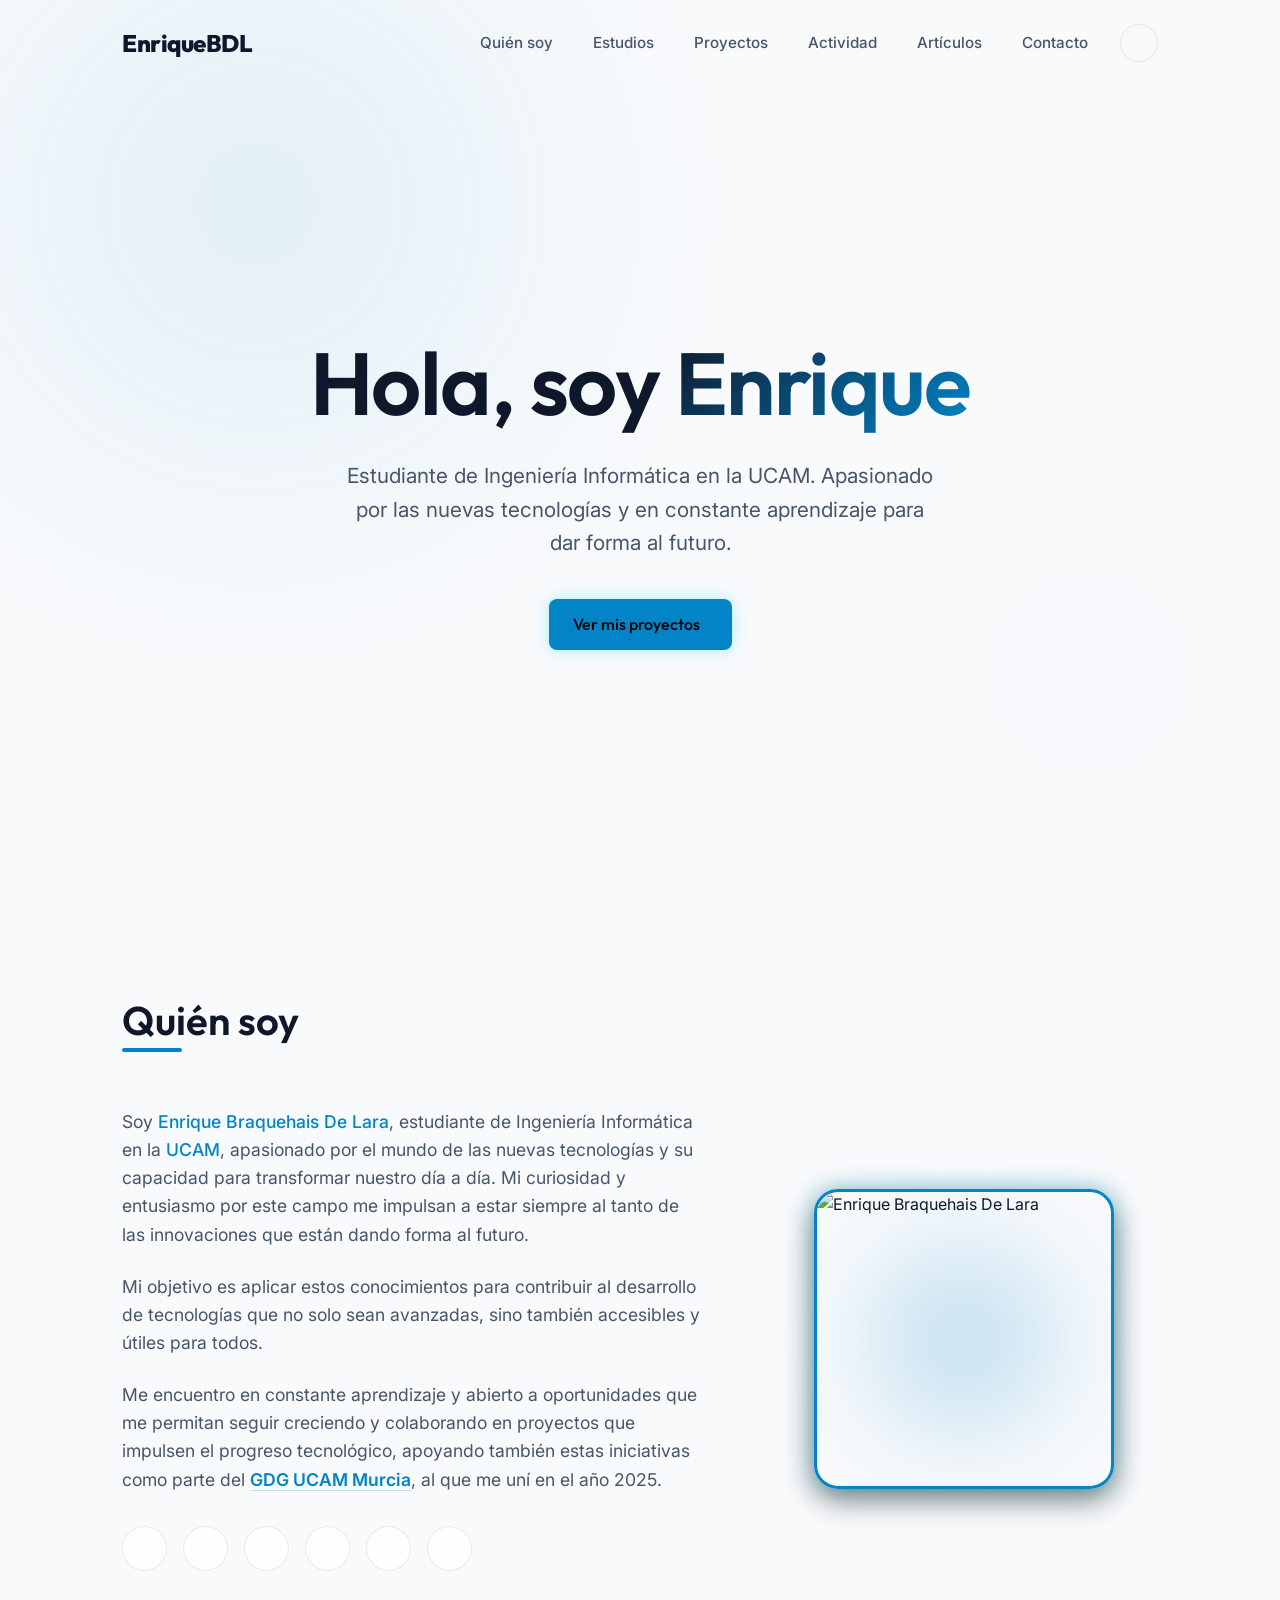
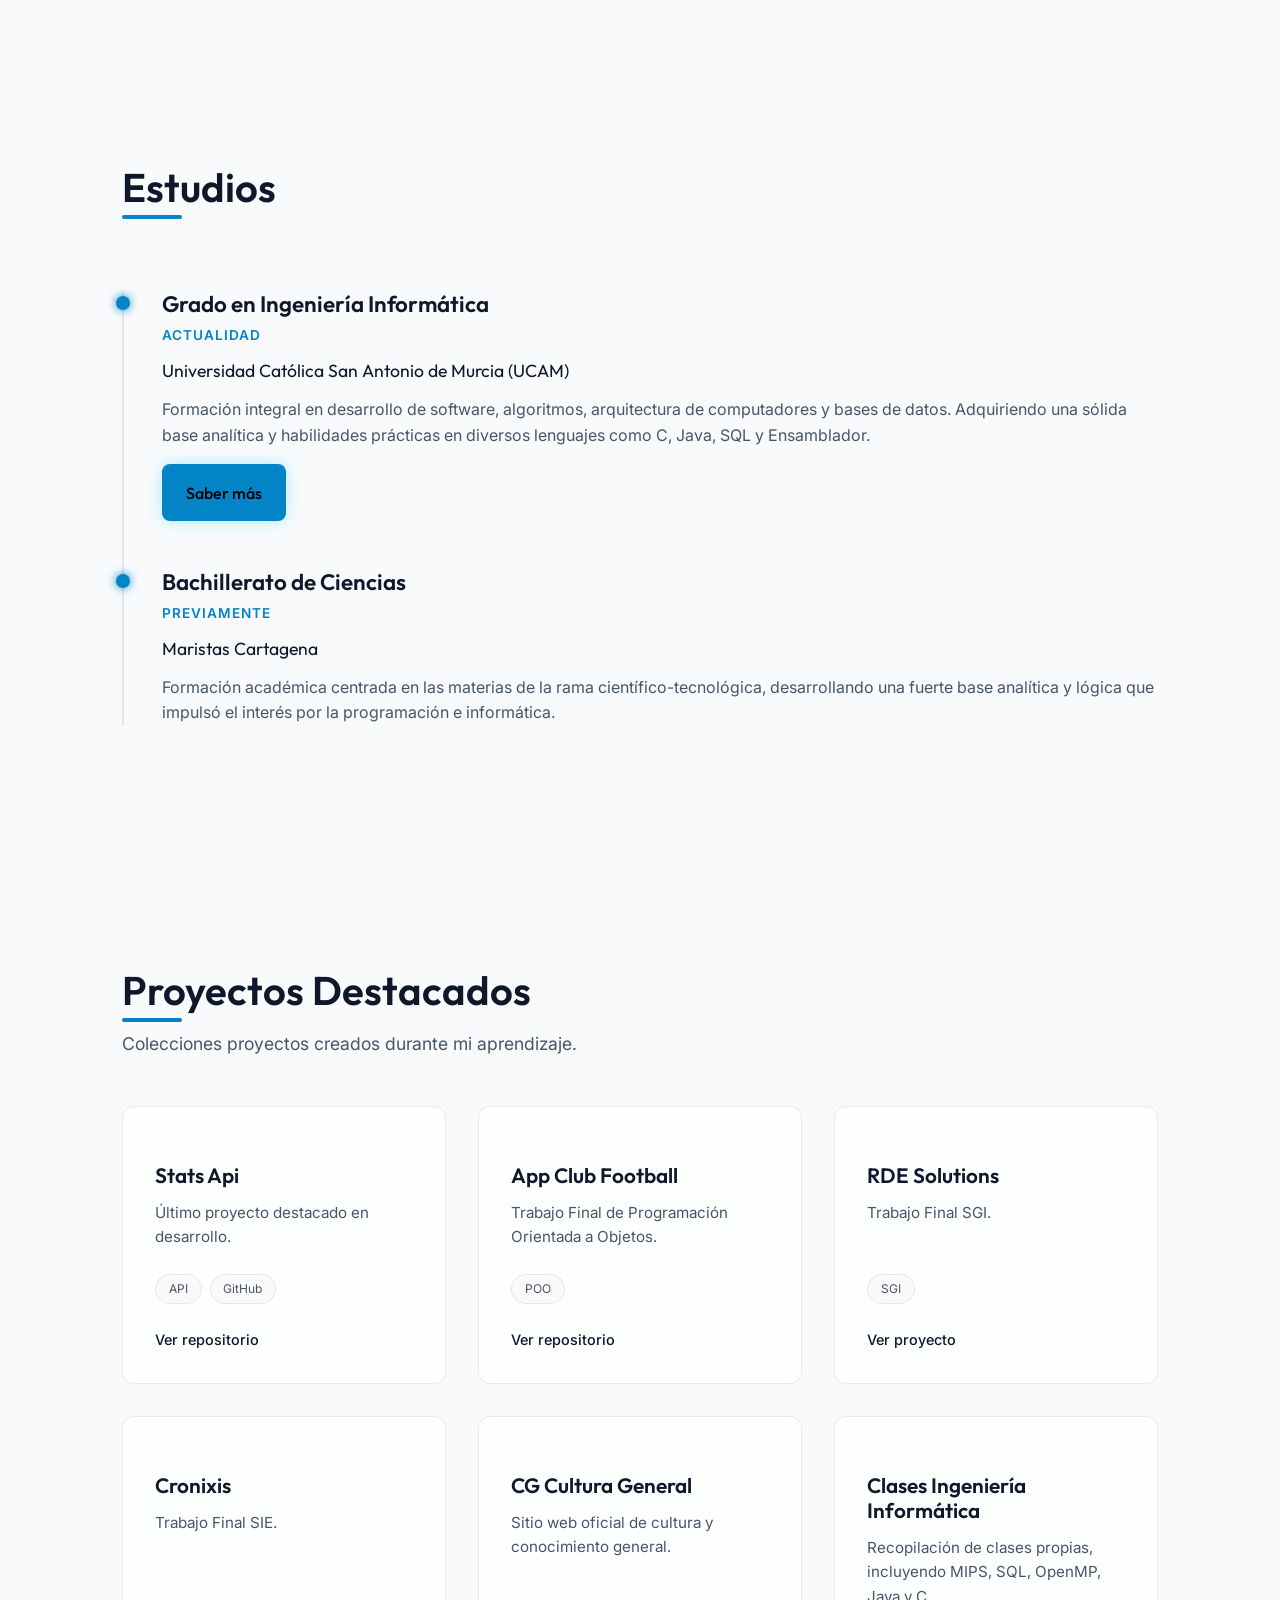
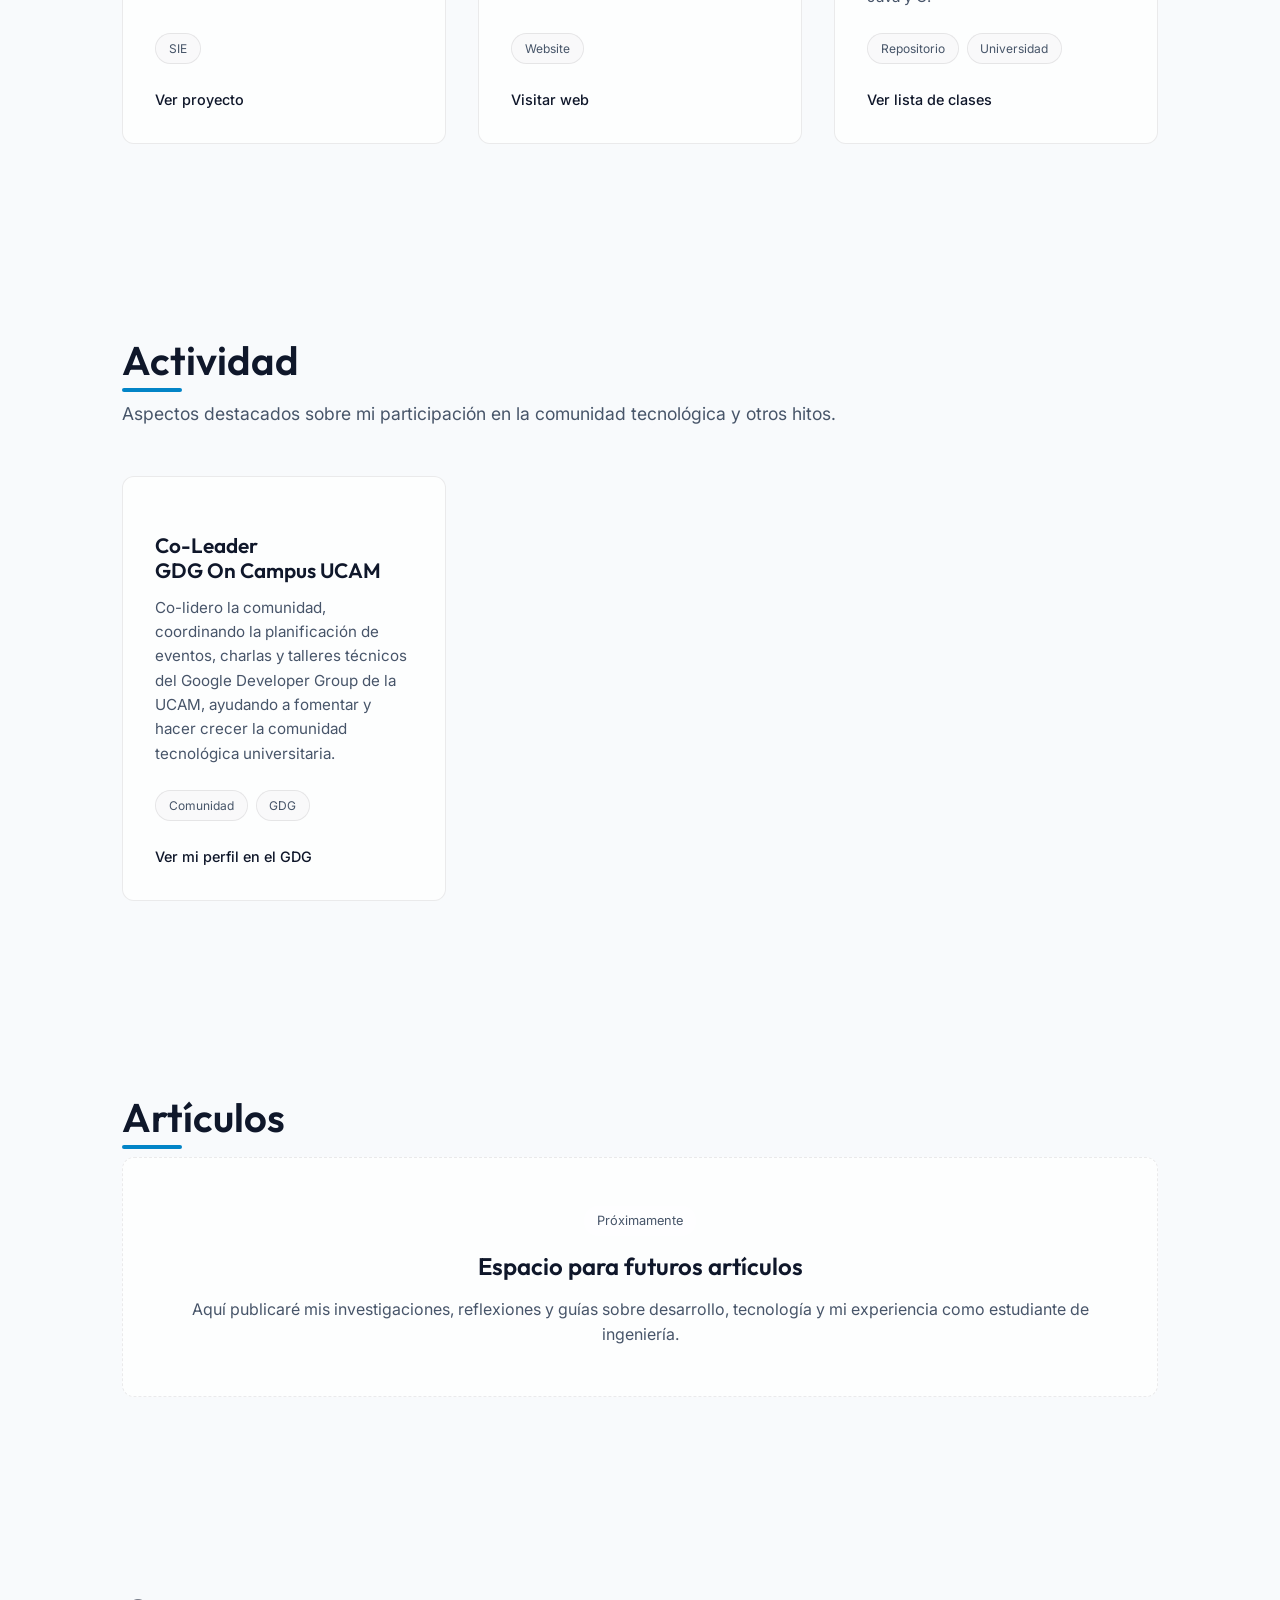
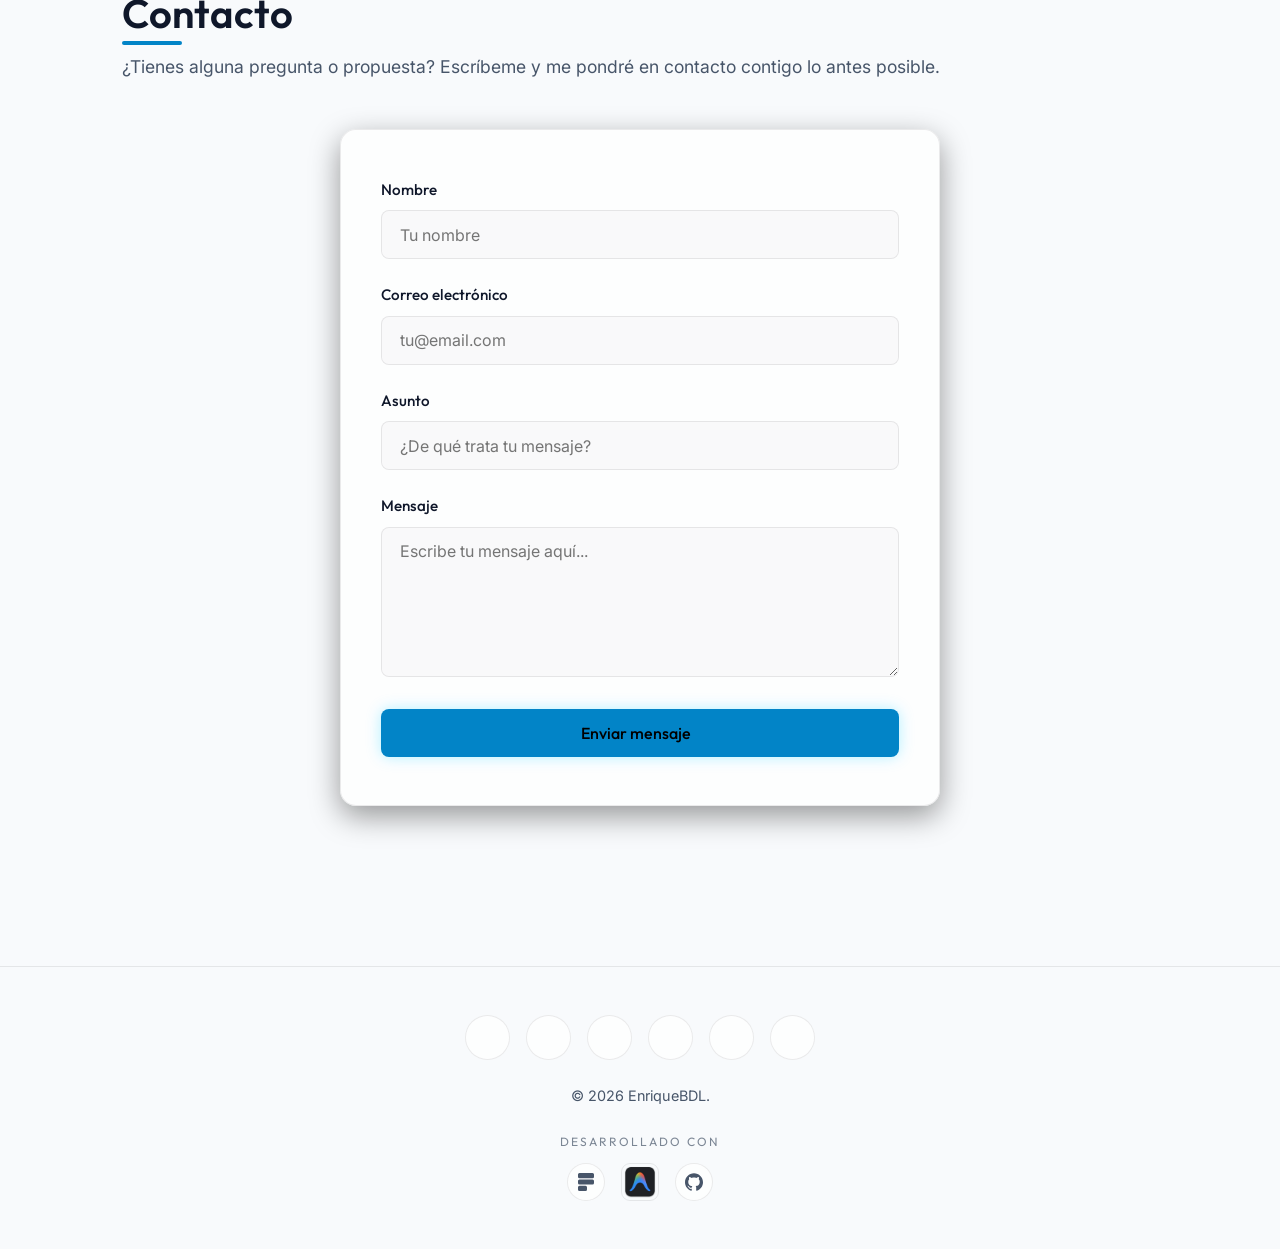
==== index.html @ 02bef6ed "Merge branch 'main' of https://github.com/EnriqueBDeL/EB-Web-Oficial" ====
<!DOCTYPE html>
<html lang="es">
<head>

    <meta name="google-site-verification" content="qjMuYyLEPL7rOEUBY7zknfcZMMpp12Btb8fHAVm2Zhs" />    
    
    <meta charset="UTF-8">
    <meta name="viewport" content="width=device-width, initial-scale=1.0">
    <title>EnriqueBDL | Portfolio</title>
    <meta name="description" content="Portfolio de EnriqueBDL, Estudiante de Ingeniería Informática en UCAM.">
    <meta http-equiv="refresh" content="0; url=Estructura/inicio.html">

    <link rel="icon" type="image/x-icon" href="Media/favicon.ico">
    <link rel="icon" type="image/png" sizes="48x48" href="Media/favicon-48.png">
    <link rel="icon" type="image/png" sizes="96x96" href="Media/favicon-96.png">
    <link rel="icon" type="image/png" sizes="192x192" href="Media/favicon-192.png">
    <link rel="apple-touch-icon" sizes="180x180" href="Media/apple-touch-icon.png">
    <link rel="icon" type="image/svg+xml" href="Media/favicon.svg">

    <meta property="og:type" content="website">
    <meta property="og:site_name" content="EnriqueBDL">
    <meta property="og:title" content="EnriqueBDL | Portfolio">
    <meta property="og:description" content="Portfolio de EnriqueBDL, Estudiante de Ingeniería Informática en UCAM.">
    <meta property="og:url" content="https://enriquebdel.github.io/">
    <meta property="og:image" content="https://enriquebdel.github.io/Media/favicon-512.png">

    <script type="application/ld+json">
    {
      "@context": "https://schema.org",
      "@type": "WebSite",
      "name": "EnriqueBDL",
      "alternateName": ["Enrique Braquehais De Lara", "Portfolio EnriqueBDL"],
      "url": "https://enriquebdel.github.io/"
    }
    </script>

    <script>
        window.location.href = "Estructura/inicio.html";
    </script>
</head>
<body>
    <p>Si no eres redireccionado automáticamente, haz clic <a href="Estructura/inicio.html">aquí</a>.</p>
</body>
</html>
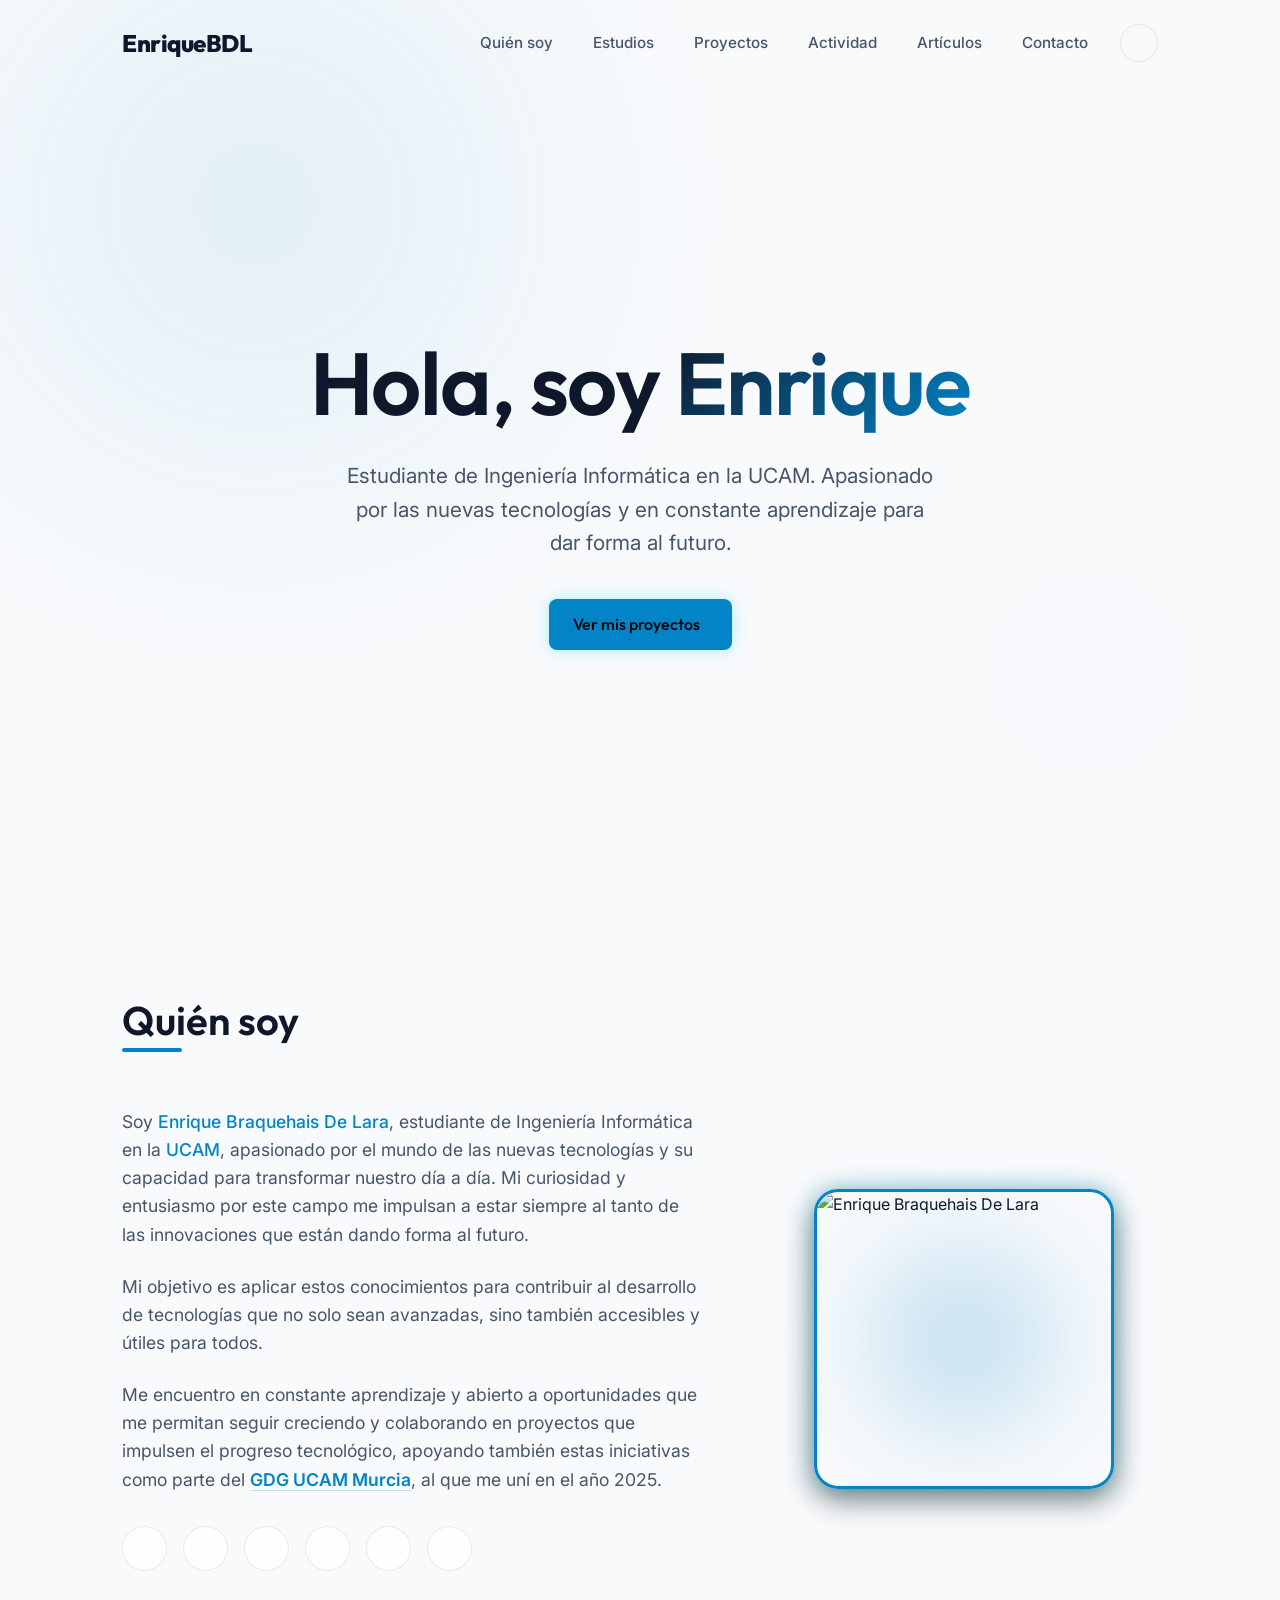
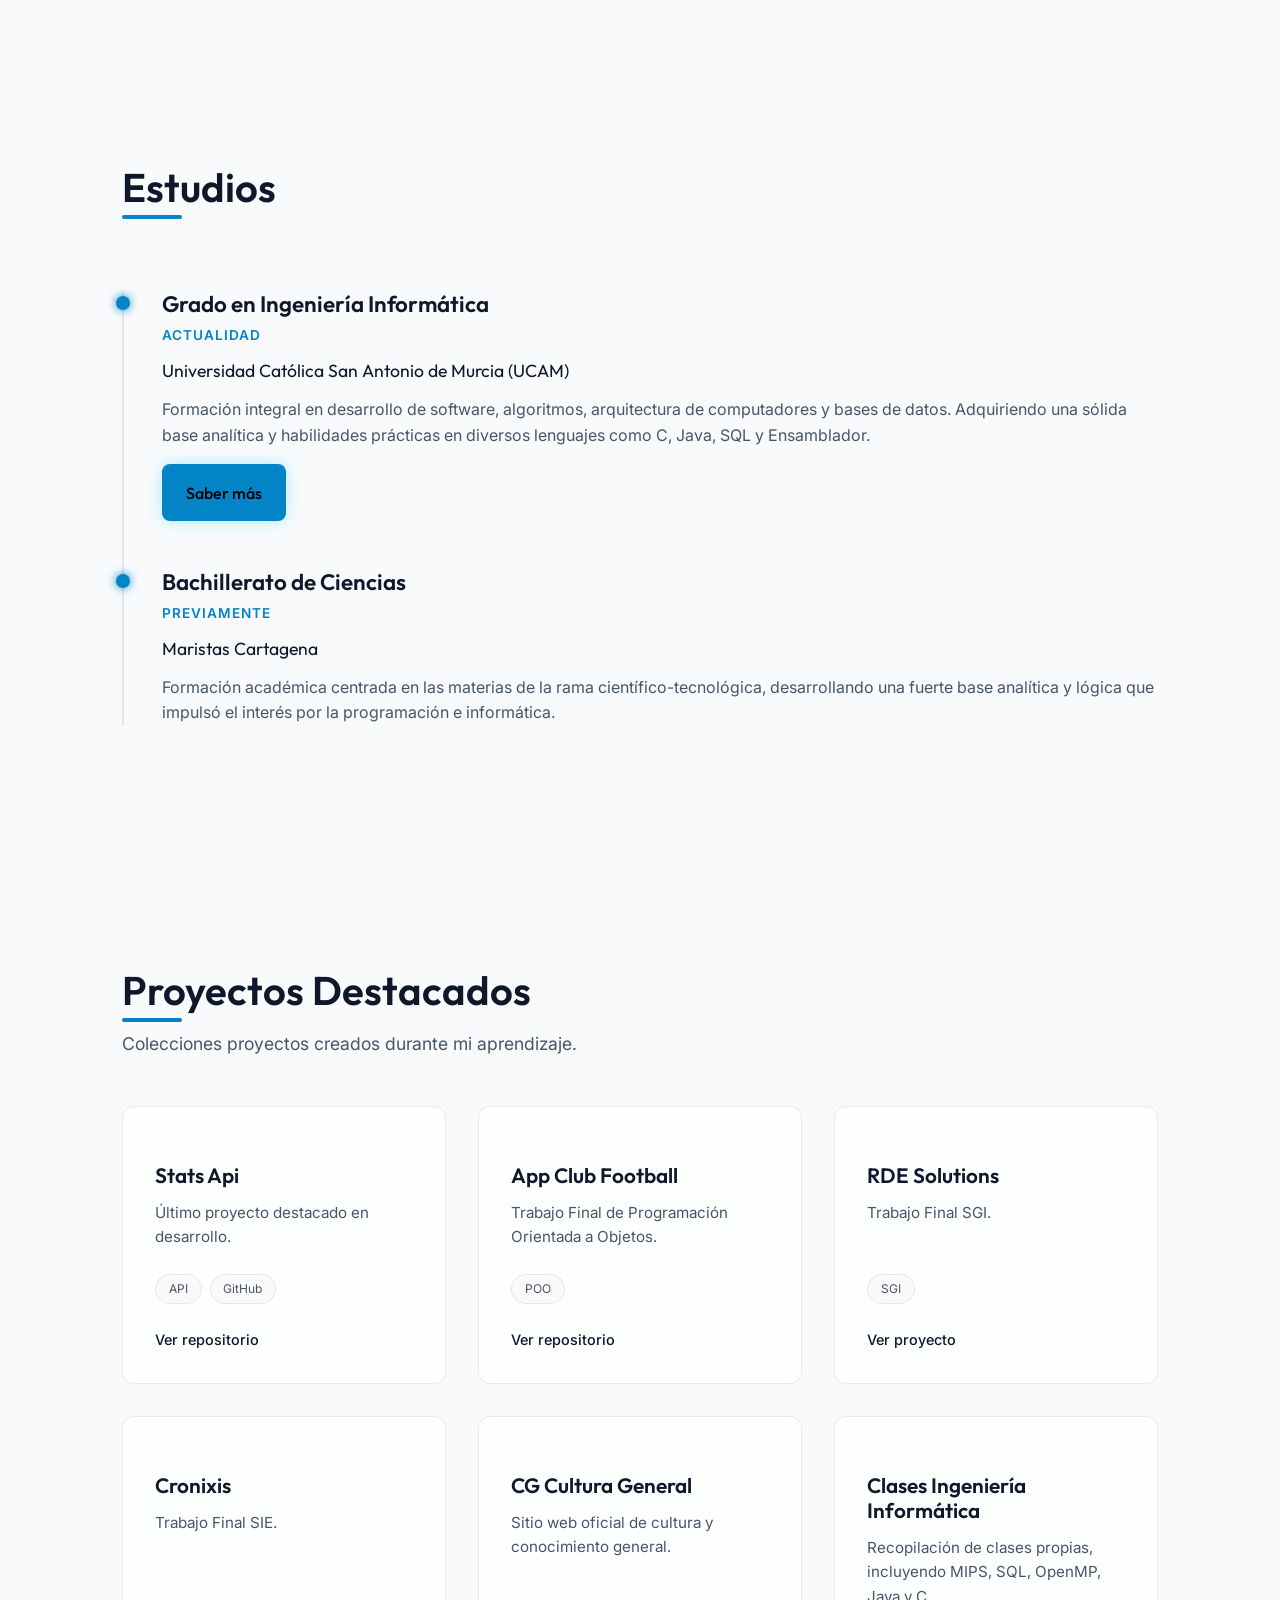
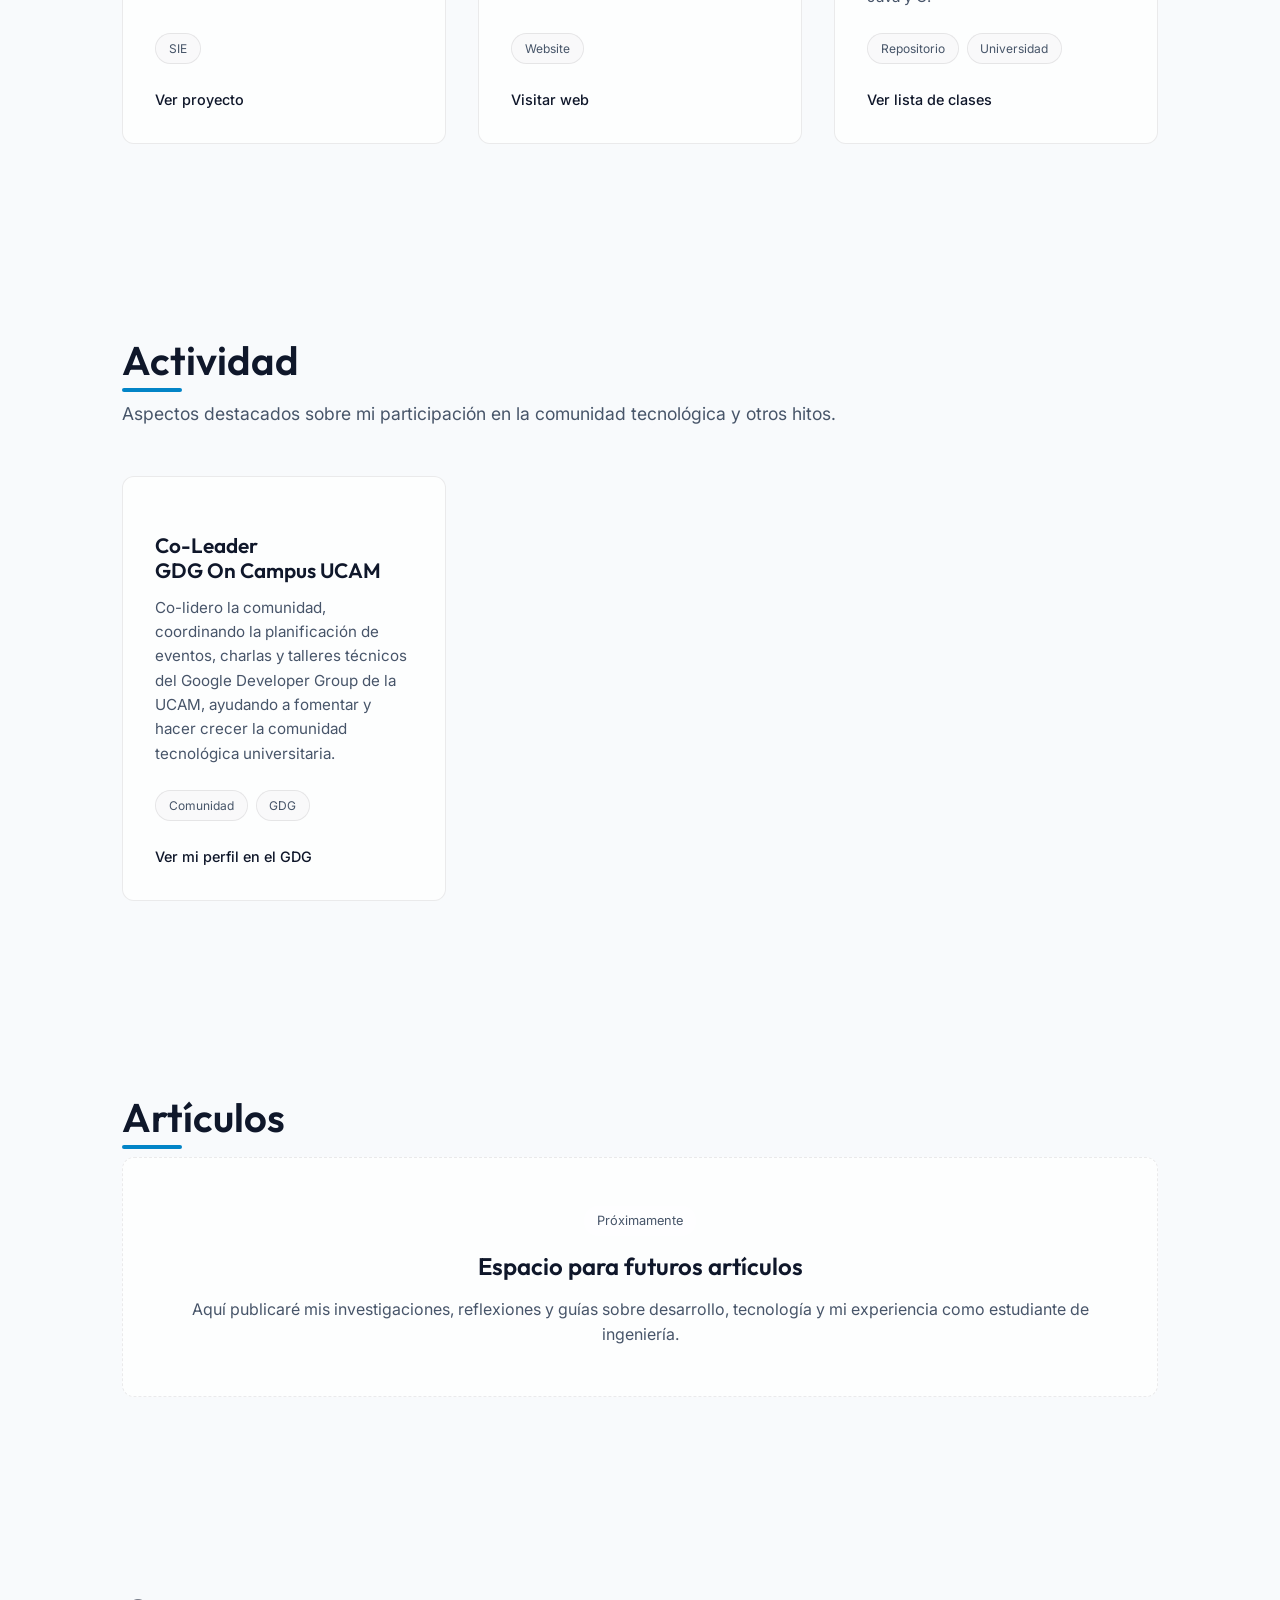
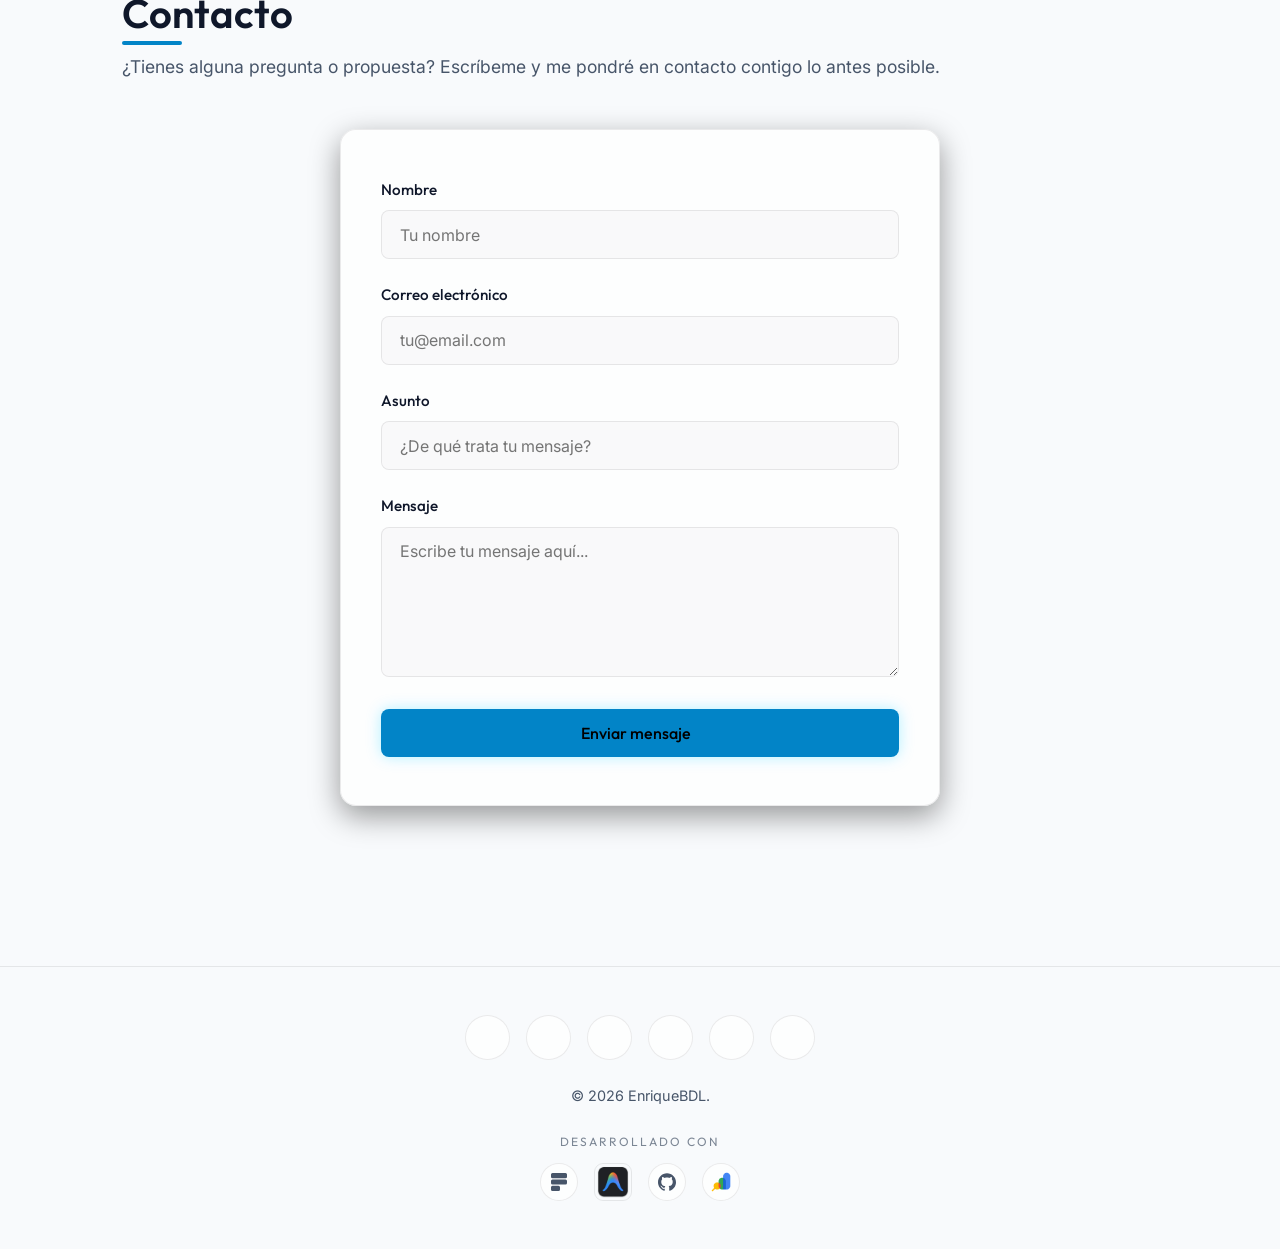
==== commit f2893ef8: "Restructuración completa y reconocimiento a GSC" ====
--- a/index.html
+++ b/index.html
@@ -1,7 +1,6 @@
 <!DOCTYPE html>
 <html lang="es">
 <head>
-
     <meta name="google-site-verification" content="qjMuYyLEPL7rOEUBY7zknfcZMMpp12Btb8fHAVm2Zhs" />    
     
     <meta charset="UTF-8">
@@ -10,19 +9,19 @@
     <meta name="description" content="Portfolio de EnriqueBDL, Estudiante de Ingeniería Informática en UCAM.">
     <meta http-equiv="refresh" content="0; url=Estructura/inicio.html">
 
-    <link rel="icon" type="image/x-icon" href="Media/favicon.ico">
-    <link rel="icon" type="image/png" sizes="48x48" href="Media/favicon-48.png">
-    <link rel="icon" type="image/png" sizes="96x96" href="Media/favicon-96.png">
-    <link rel="icon" type="image/png" sizes="192x192" href="Media/favicon-192.png">
-    <link rel="apple-touch-icon" sizes="180x180" href="Media/apple-touch-icon.png">
-    <link rel="icon" type="image/svg+xml" href="Media/favicon.svg">
+    <link rel="icon" type="image/x-icon" href="Media/Favicons/favicon.ico">
+    <link rel="icon" type="image/png" sizes="48x48" href="Media/Favicons/favicon-48.png">
+    <link rel="icon" type="image/png" sizes="96x96" href="Media/Favicons/favicon-96.png">
+    <link rel="icon" type="image/png" sizes="192x192" href="Media/Favicons/favicon-192.png">
+    <link rel="apple-touch-icon" sizes="180x180" href="Media/Favicons/apple-touch-icon.png">
+    <link rel="icon" type="image/svg+xml" href="Media/Favicons/favicon.svg">
 
     <meta property="og:type" content="website">
     <meta property="og:site_name" content="EnriqueBDL">
     <meta property="og:title" content="EnriqueBDL | Portfolio">
     <meta property="og:description" content="Portfolio de EnriqueBDL, Estudiante de Ingeniería Informática en UCAM.">
     <meta property="og:url" content="https://enriquebdel.github.io/">
-    <meta property="og:image" content="https://enriquebdel.github.io/Media/favicon-512.png">
+    <meta property="og:image" content="https://enriquebdel.github.io/Media/Favicons/favicon-512.png">
 
     <script type="application/ld+json">
     {
@@ -34,9 +33,7 @@
     }
     </script>
 
-    <script>
-        window.location.href = "Estructura/inicio.html";
-    </script>
+    <script src="Scripts/index.js" defer></script>
 </head>
 <body>
     <p>Si no eres redireccionado automáticamente, haz clic <a href="Estructura/inicio.html">aquí</a>.</p>
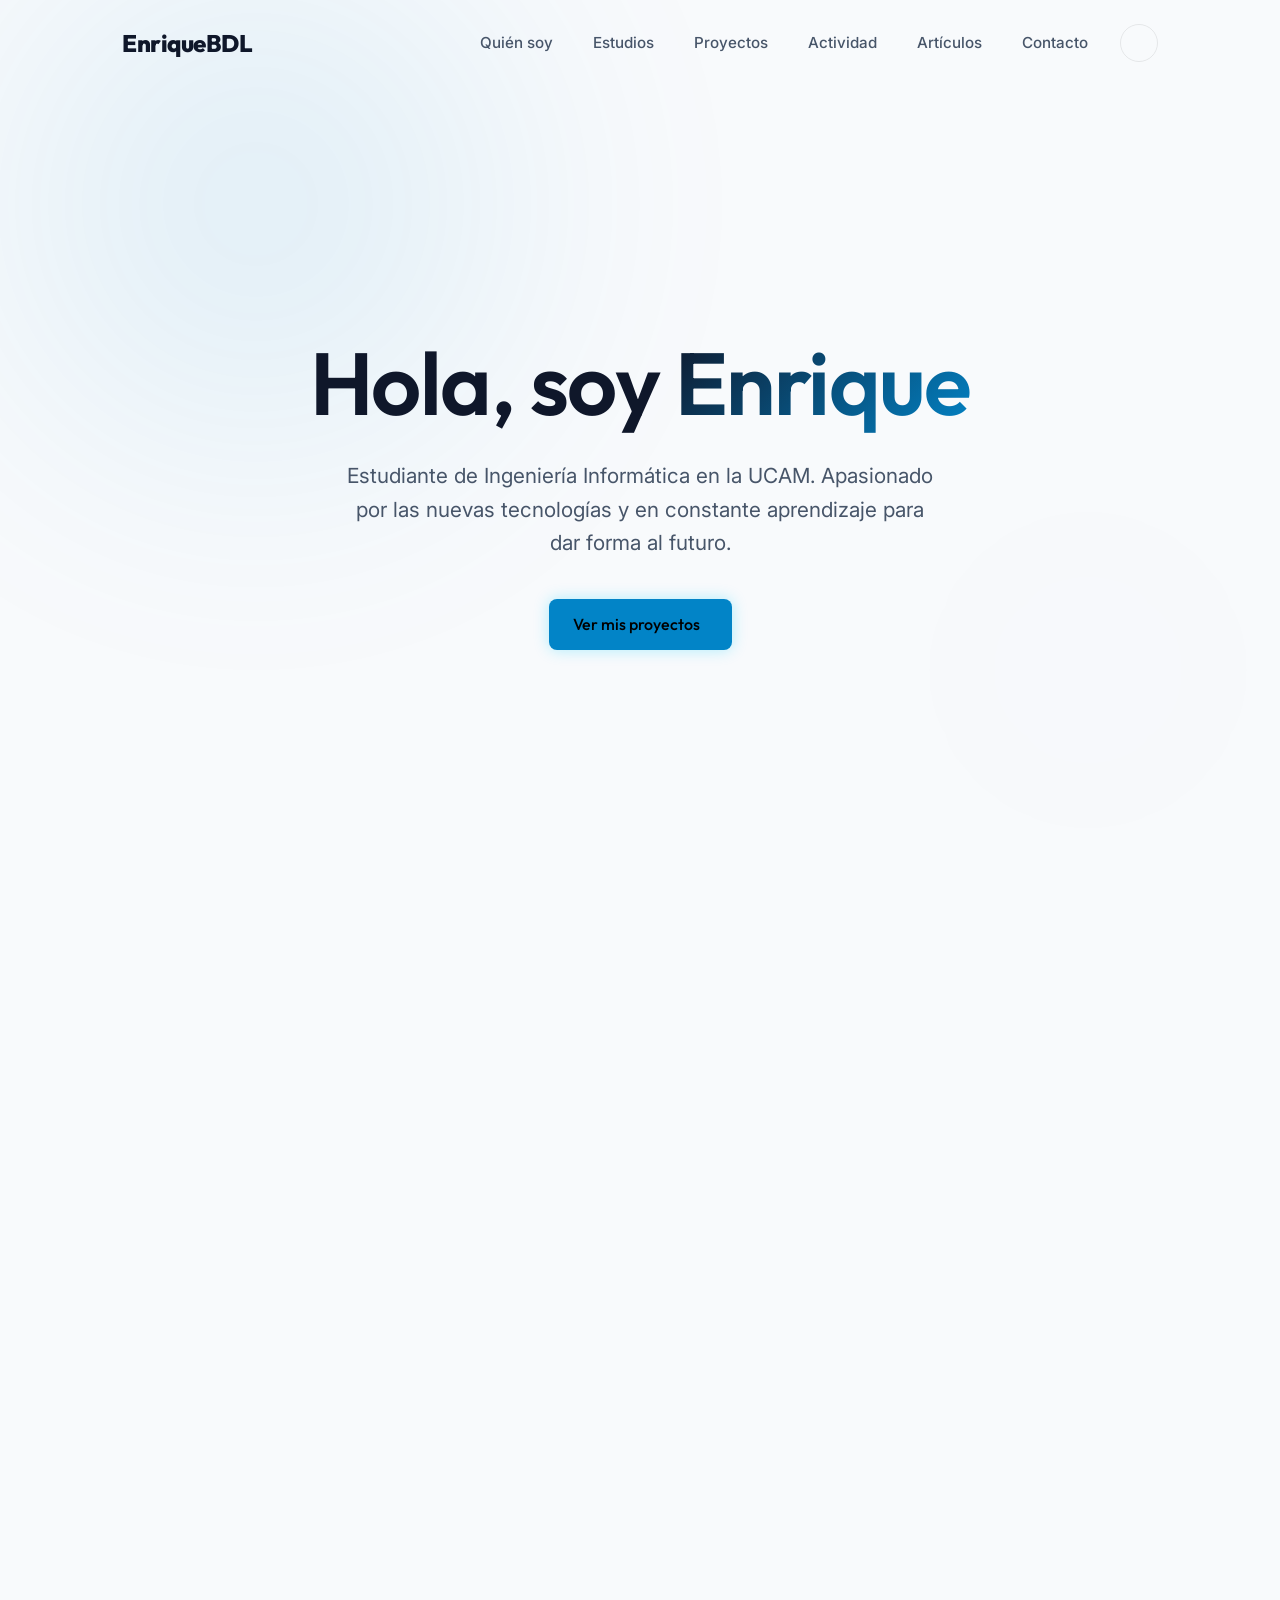
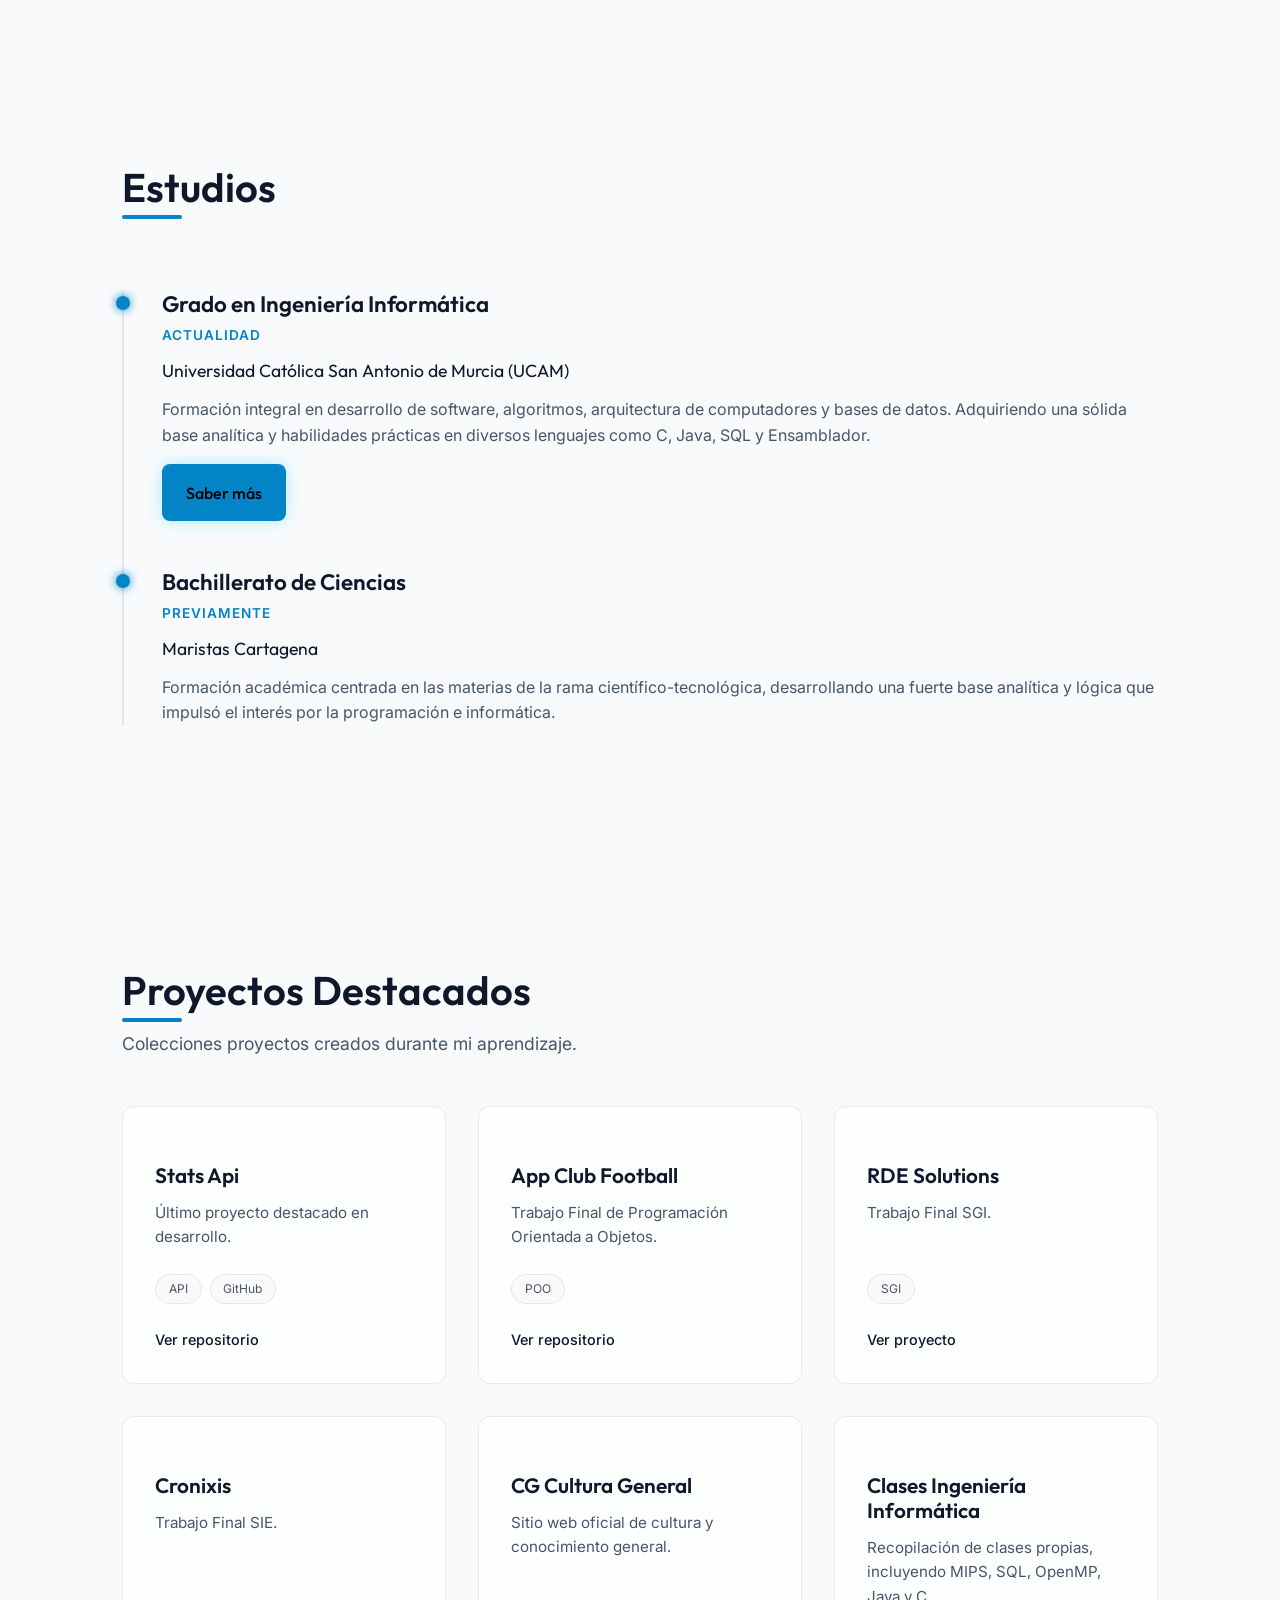
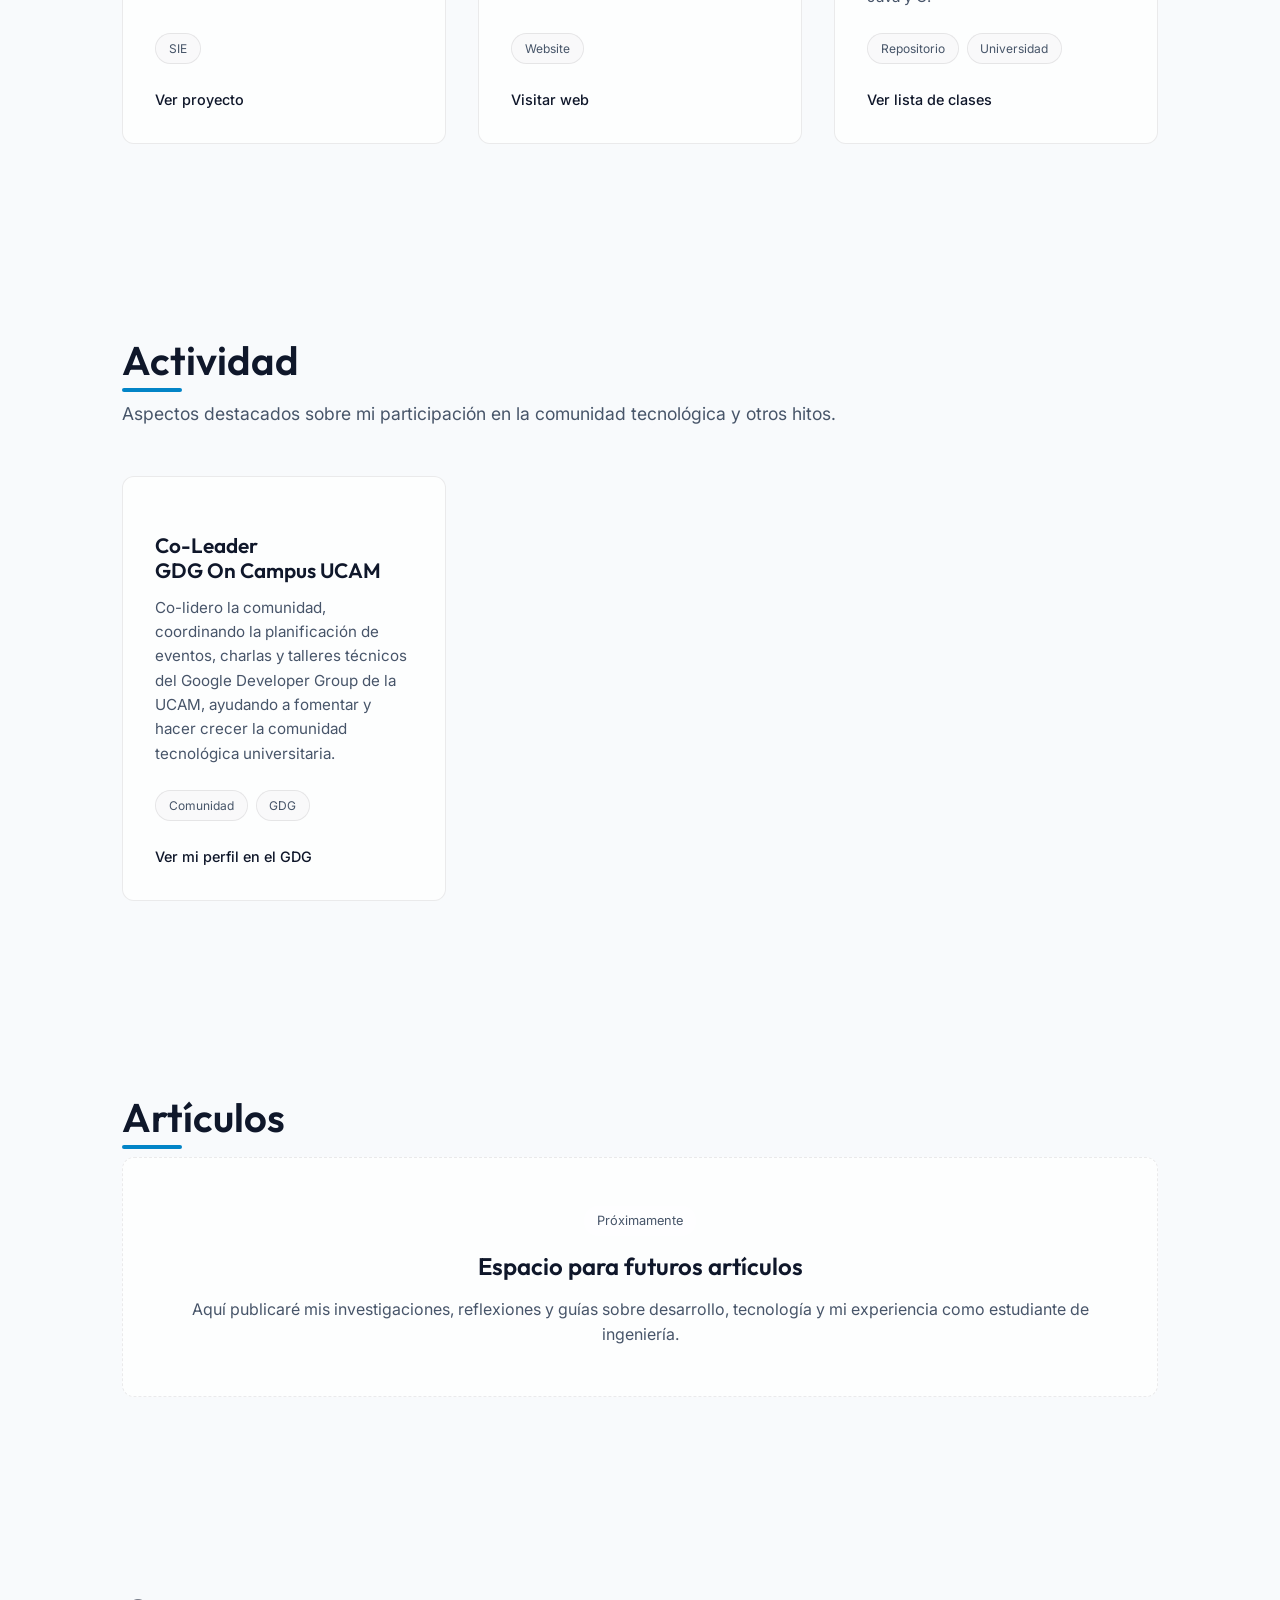
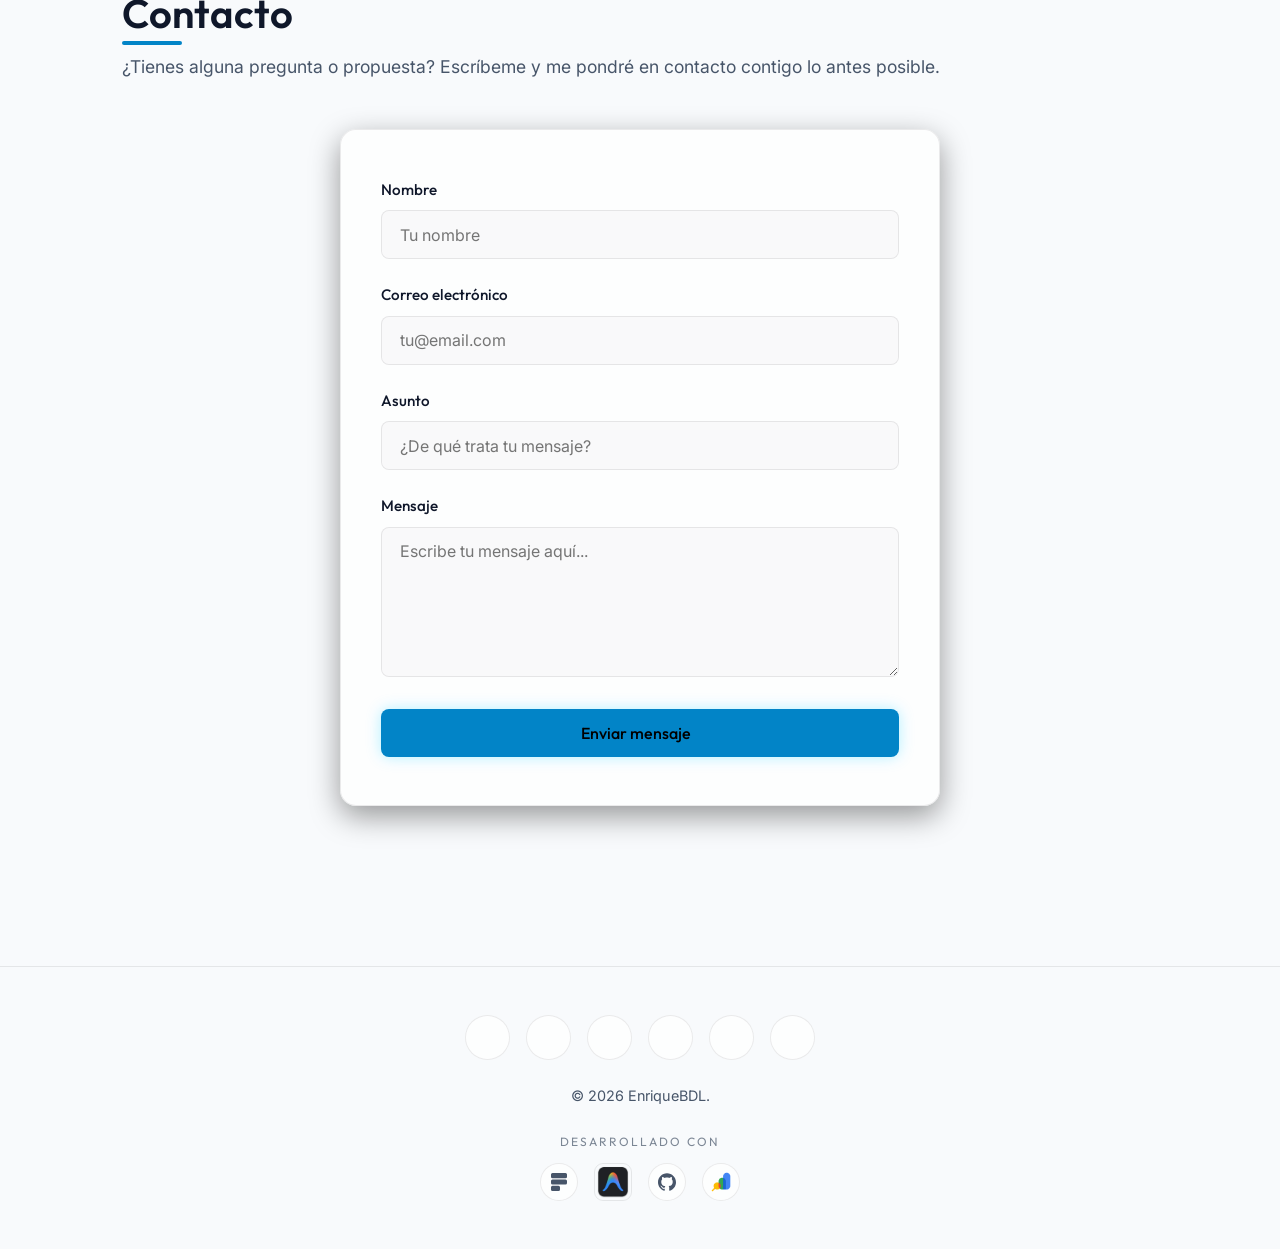
==== commit b29d383d: "index disimulado" ====
--- a/index.html
+++ b/index.html
@@ -1,14 +1,19 @@
 <!DOCTYPE html>
 <html lang="es">
 <head>
+    <meta charset="UTF-8">
+    <meta name="viewport" content="width=device-width, initial-scale=1.0">
     <meta name="google-site-verification" content="qjMuYyLEPL7rOEUBY7zknfcZMMpp12Btb8fHAVm2Zhs" />    
     
-    <meta charset="UTF-8">
-    <meta name="viewport" content="width=device-width, initial-scale=1.0">
     <title>EnriqueBDL | Portfolio</title>
     <meta name="description" content="Portfolio de EnriqueBDL, Estudiante de Ingeniería Informática en UCAM.">
     <meta http-equiv="refresh" content="0; url=Estructura/inicio.html">
 
+    <!-- Color de tema del navegador para evitar parpadeos -->
+    <meta name="color-scheme" content="dark light">
+    <meta name="theme-color" content="#0a0a0c">
+
+    <!-- Favicons -->
     <link rel="icon" type="image/x-icon" href="Media/Favicons/favicon.ico">
     <link rel="icon" type="image/png" sizes="48x48" href="Media/Favicons/favicon-48.png">
     <link rel="icon" type="image/png" sizes="96x96" href="Media/Favicons/favicon-96.png">
@@ -16,6 +21,7 @@
     <link rel="apple-touch-icon" sizes="180x180" href="Media/Favicons/apple-touch-icon.png">
     <link rel="icon" type="image/svg+xml" href="Media/Favicons/favicon.svg">
 
+    <!-- Open Graph -->
     <meta property="og:type" content="website">
     <meta property="og:site_name" content="EnriqueBDL">
     <meta property="og:title" content="EnriqueBDL | Portfolio">
@@ -23,6 +29,7 @@
     <meta property="og:url" content="https://enriquebdel.github.io/">
     <meta property="og:image" content="https://enriquebdel.github.io/Media/Favicons/favicon-512.png">
 
+    <!-- Datos estructurados Schema.org -->
     <script type="application/ld+json">
     {
       "@context": "https://schema.org",
@@ -33,9 +40,27 @@
     }
     </script>
 
-    <script src="Scripts/index.js" defer></script>
+    <!-- Google Fonts -->
+    <link rel="preconnect" href="https://fonts.googleapis.com">
+    <link rel="preconnect" href="https://fonts.gstatic.com" crossorigin>
+    <link href="https://fonts.googleapis.com/css2?family=Inter:wght@300;400;500&family=Outfit:wght@400;600;800&display=swap" rel="stylesheet">
+
+    <!-- Estilos de tema y carga sin parpadeo blanco -->
+    <link rel="stylesheet" href="Estilo/styles.css">
+    <link rel="stylesheet" href="Estilo/index.css">
+
+    <!-- Script de redirección instantánea -->
+    <script src="Scripts/index.js"></script>
 </head>
-<body>
-    <p>Si no eres redireccionado automáticamente, haz clic <a href="Estructura/inicio.html">aquí</a>.</p>
+<body class="redirect-body">
+    <aside class="dynamic-background">
+        <span class="glow glow-1"></span>
+        <span class="glow glow-2"></span>
+    </aside>
+
+    <main class="redirect-container">
+        <h1 class="redirect-logo">EnriqueBDL</h1>
+        <figure class="redirect-spinner" aria-label="Cargando portfolio..."></figure>
+    </main>
 </body>
 </html>
--- a/Estilo/styles.css
+++ b/Estilo/styles.css
@@ -0,0 +1,1484 @@
+/* =========================================
+   VARIABLES & DESIGN TOKENS
+   ========================================= */
+   :root {
+    /* Colors */
+    --color-bg-dark: #0a0a0c;
+    --color-bg-card: rgba(20, 25, 35, 0.6);
+    --color-brand-blue: #003366;
+    --color-brand-accent: #00d2ff;
+    --color-brand-accent-hover: #33ddff;
+    --color-text-main: #f0f4f8;
+    --color-text-muted: #94a3b8;
+    --color-border: rgba(255, 255, 255, 0.08);
+    --color-navbar-bg: rgba(10, 10, 12, 0.7);
+    --color-bg-card-hover: rgba(25, 30, 45, 0.8);
+    --color-border-hover: rgba(255, 255, 255, 0.15);
+    --color-badge-bg: rgba(0, 51, 102, 0.5);
+    --color-badge-border: rgba(0, 210, 255, 0.3);
+    --color-highlight-start: #ffffff;
+    
+    /* Typography */
+    --font-sans: 'Inter', sans-serif;
+    --font-heading: 'Outfit', sans-serif;
+    
+    /* Transitions */
+    --transition-fast: 0.2s ease;
+    --transition-smooth: 0.4s cubic-bezier(0.16, 1, 0.3, 1);
+}
+
+:root.light-mode {
+    --color-bg-dark: #f8fafc;
+    --color-bg-card: rgba(255, 255, 255, 0.75);
+    --color-brand-blue: rgba(2, 132, 199, 0.08);
+    --color-brand-accent: #0284c7;
+    --color-brand-accent-hover: #0369a1;
+    --color-text-main: #0f172a;
+    --color-text-muted: #475569;
+    --color-border: rgba(0, 0, 0, 0.08);
+    --color-navbar-bg: rgba(248, 250, 252, 0.85);
+    --color-bg-card-hover: rgba(255, 255, 255, 0.95);
+    --color-border-hover: rgba(0, 0, 0, 0.12);
+    --color-badge-bg: rgba(2, 132, 199, 0.08);
+    --color-badge-border: rgba(2, 132, 199, 0.2);
+    --color-highlight-start: var(--color-text-main);
+}
+
+:root.light-mode .glow {
+    opacity: 0.12;
+}
+
+/* =========================================
+   RESET & BASE STYLES
+   ========================================= */
+* {
+    margin: 0;
+    padding: 0;
+    box-sizing: border-box;
+    scroll-behavior: smooth;
+}
+
+body {
+    font-family: var(--font-sans);
+    background-color: var(--color-bg-dark);
+    color: var(--color-text-main);
+    line-height: 1.6;
+    overflow-x: hidden;
+    position: relative;
+}
+
+h1, h2, h3, h4, h5, h6 {
+    font-family: var(--font-heading);
+    font-weight: 600;
+    line-height: 1.2;
+}
+
+a {
+    color: inherit;
+    text-decoration: none;
+    transition: color var(--transition-fast);
+}
+
+ul {
+    list-style: none;
+}
+
+/* =========================================
+   DYNAMIC BACKGROUND (GLOW EFFECT)
+   ========================================= */
+.dynamic-background {
+    position: fixed;
+    top: 0;
+    left: 0;
+    width: 100vw;
+    height: 100vh;
+    z-index: -1;
+    overflow: hidden;
+    pointer-events: none;
+}
+
+.glow {
+    position: absolute;
+    border-radius: 50%;
+    filter: blur(120px);
+    opacity: 0.25;
+    animation: drift 15s infinite alternate ease-in-out;
+}
+
+.glow-1 {
+    width: 60vw;
+    height: 60vw;
+    background: radial-gradient(circle, var(--color-brand-accent) 0%, transparent 70%);
+    top: -20%;
+    left: -10%;
+}
+
+.glow-2 {
+    width: 50vw;
+    height: 50vw;
+    background: radial-gradient(circle, var(--color-brand-blue) 0%, transparent 70%);
+    bottom: -10%;
+    right: -10%;
+    animation-delay: -5s;
+}
+
+@keyframes drift {
+    0% { transform: translate(0, 0) scale(1); }
+    100% { transform: translate(30px, 50px) scale(1.1); }
+}
+
+/* =========================================
+   NAVIGATION BAR
+   ========================================= */
+.navbar {
+    position: fixed;
+    top: 0;
+    left: 0;
+    width: 100%;
+    padding: 1.5rem 0;
+    z-index: 100;
+    transition: all var(--transition-smooth);
+}
+
+.navbar.scrolled {
+    padding: 1rem 0;
+    background: var(--color-navbar-bg);
+    backdrop-filter: blur(12px);
+    -webkit-backdrop-filter: blur(12px);
+    border-bottom: 1px solid var(--color-border);
+}
+
+.nav-container {
+    max-width: 1100px;
+    margin: 0 auto;
+    padding: 0 2rem;
+    display: flex;
+    justify-content: space-between;
+    align-items: center;
+}
+
+.logo {
+    font-family: var(--font-heading);
+    font-size: 1.5rem;
+    font-weight: 800;
+    letter-spacing: -0.5px;
+    color: var(--color-text-main);
+}
+
+.nav-right {
+    display: flex;
+    align-items: center;
+    gap: 2rem;
+}
+
+.theme-toggle-btn {
+    background: transparent;
+    border: 1px solid var(--color-border);
+    color: var(--color-text-main);
+    width: 38px;
+    height: 38px;
+    border-radius: 50%;
+    display: flex;
+    align-items: center;
+    justify-content: center;
+    cursor: pointer;
+    font-size: 1.2rem;
+    transition: all var(--transition-fast);
+    padding: 0;
+}
+
+.theme-toggle-btn:hover {
+    background: rgba(255, 255, 255, 0.05);
+    border-color: var(--color-brand-accent);
+    color: var(--color-brand-accent);
+    transform: scale(1.05);
+}
+
+:root.light-mode .theme-toggle-btn:hover {
+    background: rgba(0, 0, 0, 0.05);
+}
+
+.nav-links {
+    display: flex;
+    gap: 2.5rem;
+}
+
+.nav-links a {
+    font-size: 0.95rem;
+    font-weight: 500;
+    color: var(--color-text-muted);
+    position: relative;
+}
+
+.nav-links a:hover {
+    color: var(--color-text-main);
+}
+
+.nav-links a::after {
+    content: '';
+    position: absolute;
+    bottom: -4px;
+    left: 0;
+    width: 0%;
+    height: 2px;
+    background: var(--color-brand-accent);
+    transition: width var(--transition-fast);
+}
+
+.nav-links a:hover::after {
+    width: 100%;
+}
+
+/* =========================================
+   LAYOUT UTILITIES
+   ========================================= */
+.section {
+    padding: 6rem 0;
+}
+
+.section-container {
+    max-width: 1100px;
+    margin: 0 auto;
+    padding: 0 2rem;
+}
+
+.section-title {
+    font-size: 2.5rem;
+    margin-bottom: 1rem;
+    position: relative;
+    display: inline-block;
+}
+
+.section-title::after {
+    content: '';
+    position: absolute;
+    bottom: -8px;
+    left: 0;
+    width: 60px;
+    height: 4px;
+    background: var(--color-brand-accent);
+    border-radius: 2px;
+}
+
+.section-subtitle {
+    color: var(--color-text-muted);
+    font-size: 1.1rem;
+    margin-bottom: 3rem;
+}
+
+/* Animations */
+.fade-in {
+    opacity: 0;
+    transform: translateY(30px);
+    transition: opacity 0.8s ease-out, transform 0.8s ease-out;
+}
+
+.fade-in.visible {
+    opacity: 1;
+    transform: translateY(0);
+}
+
+/* Buttons */
+.btn {
+    display: inline-flex;
+    align-items: center;
+    gap: 0.5rem;
+    padding: 0.8rem 1.5rem;
+    border-radius: 8px;
+    font-weight: 500;
+    font-family: var(--font-heading);
+    cursor: pointer;
+    transition: all var(--transition-fast);
+}
+
+.btn i {
+    font-size: 1.2rem;
+}
+
+.btn-primary {
+    background: var(--color-brand-accent);
+    color: #000;
+    box-shadow: 0 0 15px rgba(0, 210, 255, 0.3);
+}
+
+.btn-primary:hover {
+    background: var(--color-brand-accent-hover);
+    transform: translateY(-2px);
+    box-shadow: 0 0 25px rgba(0, 210, 255, 0.5);
+}
+
+.btn-outline {
+    background: transparent;
+    border: 1px solid var(--color-border);
+    color: var(--color-text-main);
+}
+
+.btn-outline:hover {
+    background: rgba(255, 255, 255, 0.05);
+    border-color: var(--color-brand-accent);
+}
+
+/* =========================================
+   HERO SECTION
+   ========================================= */
+.hero {
+    min-height: 100vh;
+    display: flex;
+    align-items: center;
+    padding-top: 5rem; /* Account for navbar */
+}
+
+.hero-content {
+    max-width: 800px;
+    margin: 0 auto;
+    padding: 0 2rem;
+    text-align: center;
+}
+
+.badge {
+    display: inline-block;
+    padding: 0.4rem 1rem;
+    background: var(--color-badge-bg);
+    border: 1px solid var(--color-badge-border);
+    color: var(--color-brand-accent);
+    border-radius: 50px;
+    font-size: 0.85rem;
+    font-weight: 600;
+    margin-bottom: 1.5rem;
+    letter-spacing: 0.5px;
+}
+
+.hero-title {
+    font-size: clamp(3rem, 8vw, 5.5rem);
+    letter-spacing: -1.5px;
+    margin-bottom: 1.5rem;
+}
+
+.highlight {
+    background: linear-gradient(135deg, var(--color-highlight-start) 0%, var(--color-brand-accent) 100%);
+    -webkit-background-clip: text;
+    -webkit-text-fill-color: transparent;
+    background-clip: text;
+}
+
+.hero-subtitle {
+    font-size: clamp(1.1rem, 2vw, 1.3rem);
+    color: var(--color-text-muted);
+    margin-bottom: 2.5rem;
+    max-width: 600px;
+    margin-left: auto;
+    margin-right: auto;
+}
+
+.hero-cta {
+    display: flex;
+    justify-content: center;
+    gap: 1rem;
+}
+
+/* =========================================
+   ABOUT (QUIÉN SOY) SECTION
+   ========================================= */
+.about-grid {
+    margin-top: 3rem;
+    display: grid;
+    grid-template-columns: 1.5fr 1fr;
+    gap: 4rem;
+    align-items: center;
+}
+
+.about-text p {
+    color: var(--color-text-muted);
+    font-size: 1.1rem;
+    margin-bottom: 1.5rem;
+}
+
+.about-text strong {
+    color: var(--color-brand-accent);
+    font-weight: 500;
+}
+
+.about-text a {
+    color: var(--color-brand-accent);
+    font-weight: 600;
+    text-decoration: none;
+    border-bottom: 1.5px solid var(--color-badge-border);
+    transition: all var(--transition-fast);
+}
+
+.about-text a:hover {
+    color: var(--color-brand-accent-hover);
+    border-bottom-color: var(--color-brand-accent-hover);
+}
+
+.social-links {
+    display: flex;
+    gap: 1rem;
+    margin-top: 2rem;
+}
+
+.social-links a {
+    display: flex;
+    align-items: center;
+    justify-content: center;
+    width: 45px;
+    height: 45px;
+    border-radius: 50%;
+    background: var(--color-bg-card);
+    border: 1px solid var(--color-border);
+    font-size: 1.5rem;
+    transition: all var(--transition-fast);
+}
+
+.social-links a:hover {
+    background: var(--color-brand-accent);
+    color: #000;
+    transform: translateY(-3px);
+}
+
+.about-stats {
+    display: grid;
+    grid-template-columns: 1fr 1fr;
+    gap: 1.5rem;
+}
+
+.stat-card {
+    background: var(--color-bg-card);
+    border: 1px solid var(--color-border);
+    border-radius: 12px;
+    padding: 2rem 1.5rem;
+    text-align: center;
+    transition: transform var(--transition-smooth);
+}
+
+.stat-card:hover {
+    transform: translateY(-5px);
+    border-color: rgba(0, 210, 255, 0.3);
+}
+
+.stat-card i {
+    font-size: 2.5rem;
+    color: var(--color-brand-accent);
+    margin-bottom: 1rem;
+}
+
+.stat-card h3 {
+    font-size: 2rem;
+    margin-bottom: 0.2rem;
+}
+
+.stat-card p {
+    font-size: 0.9rem;
+    color: var(--color-text-muted);
+}
+
+/* =========================================
+   STUDIES SECTION
+   ========================================= */
+.timeline {
+    margin-top: 4rem;
+    position: relative;
+}
+
+.timeline::before {
+    content: '';
+    position: absolute;
+    left: 0;
+    top: 0;
+    height: 100%;
+    width: 2px;
+    background: var(--color-border);
+}
+
+.timeline-item {
+    position: relative;
+    padding-left: 2.5rem;
+    margin-bottom: 3rem;
+}
+
+.timeline-dot {
+    position: absolute;
+    left: -6px;
+    top: 5px;
+    width: 14px;
+    height: 14px;
+    border-radius: 50%;
+    background: var(--color-brand-accent);
+    box-shadow: 0 0 10px var(--color-brand-accent);
+}
+
+.timeline-content h3 {
+    font-size: 1.4rem;
+    margin-bottom: 0.3rem;
+}
+
+.timeline-date {
+    display: inline-block;
+    color: var(--color-brand-accent);
+    font-size: 0.85rem;
+    font-weight: 600;
+    margin-bottom: 0.8rem;
+    text-transform: uppercase;
+    letter-spacing: 1px;
+}
+
+.timeline-content h4 {
+    font-size: 1.1rem;
+    color: var(--color-text-main);
+    font-weight: 400;
+    margin-bottom: 1rem;
+}
+
+.timeline-content p {
+    color: var(--color-text-muted);
+}
+
+/* =========================================
+   PROJECTS SECTION
+   ========================================= */
+.projects-grid {
+    display: grid;
+    grid-template-columns: repeat(auto-fill, minmax(300px, 1fr));
+    gap: 2rem;
+}
+
+.project-card {
+    background: var(--color-bg-card);
+    border: 1px solid var(--color-border);
+    border-radius: 12px;
+    padding: 2rem;
+    display: flex;
+    flex-direction: column;
+    transition: all var(--transition-smooth);
+    position: relative;
+    overflow: hidden;
+}
+
+.project-card::before {
+    content: '';
+    position: absolute;
+    top: 0; left: 0; right: 0; height: 3px;
+    background: linear-gradient(90deg, var(--color-brand-blue), var(--color-brand-accent));
+    transform: scaleX(0);
+    transform-origin: left;
+    transition: transform var(--transition-smooth);
+}
+
+.project-card:hover {
+    transform: translateY(-8px);
+    border-color: var(--color-border-hover);
+    background: var(--color-bg-card-hover);
+}
+
+.project-card:hover::before {
+    transform: scaleX(1);
+}
+
+.project-icon {
+    font-size: 2.2rem;
+    color: var(--color-brand-accent);
+    margin-bottom: 1.5rem;
+}
+
+.project-card-date {
+    position: absolute;
+    top: 1.25rem;
+    right: 1.25rem;
+    font-size: 0.8rem;
+    font-weight: 600;
+    color: var(--color-brand-accent);
+    background: var(--color-badge-bg);
+    border: 1px solid var(--color-badge-border);
+    padding: 0.2rem 0.6rem;
+    border-radius: 20px;
+    letter-spacing: 0.5px;
+}
+
+.project-card h3 {
+    font-size: 1.3rem;
+    margin-bottom: 0.8rem;
+}
+
+.project-card p {
+    color: var(--color-text-muted);
+    font-size: 0.95rem;
+    margin-bottom: 1.5rem;
+    flex-grow: 1;
+}
+
+.project-tags {
+    display: flex;
+    flex-wrap: wrap;
+    gap: 0.5rem;
+    margin-bottom: 1.5rem;
+}
+
+.project-tags span {
+    font-size: 0.75rem;
+    padding: 0.3rem 0.8rem;
+    background: rgba(255, 255, 255, 0.05);
+    border: 1px solid var(--color-border);
+    border-radius: 30px;
+    color: var(--color-text-muted);
+    transition: all var(--transition-fast);
+}
+
+:root.light-mode .project-tags span {
+    background: rgba(0, 0, 0, 0.02);
+}
+
+
+.project-link {
+    display: inline-flex;
+    align-items: center;
+    gap: 0.4rem;
+    color: var(--color-text-main);
+    font-weight: 500;
+    font-size: 0.9rem;
+}
+
+.project-link:hover {
+    color: var(--color-brand-accent);
+}
+
+/* =========================================
+   ARTICLES SECTION
+   ========================================= */
+.articles-grid {
+    display: grid;
+    grid-template-columns: 1fr;
+    gap: 2rem;
+}
+
+.article-placeholder {
+    background: var(--color-bg-card);
+    border: 1px dashed var(--color-border);
+    border-radius: 12px;
+    padding: 3rem;
+    text-align: center;
+    color: var(--color-text-muted);
+}
+
+.article-date {
+    display: inline-block;
+    padding: 0.3rem 0.8rem;
+    background: rgba(255, 255, 255, 0.05);
+    border-radius: 30px;
+    font-size: 0.8rem;
+    margin-bottom: 1rem;
+}
+
+.article-content h3 {
+    font-size: 1.5rem;
+    color: var(--color-text-main);
+    margin-bottom: 1rem;
+}
+
+/* =========================================
+   FOOTER
+   ========================================= */
+footer {
+    border-top: 1px solid var(--color-border);
+    padding: 3rem 0;
+    text-align: center;
+    margin-top: 4rem;
+    font-family: var(--font-sans);
+}
+
+.footer-container p {
+    color: var(--color-text-muted);
+    font-size: 0.9rem;
+}
+
+.developed-by {
+    margin-top: 1.5rem;
+    display: flex;
+    flex-direction: column;
+    align-items: center;
+    gap: 0.75rem;
+}
+
+.developed-by > span {
+    font-family: var(--font-heading);
+    font-size: 0.75rem;
+    text-transform: uppercase;
+    letter-spacing: 2px;
+    color: var(--color-text-muted);
+    opacity: 0.7;
+}
+
+.tool-logos {
+    display: flex;
+    justify-content: center;
+    align-items: center;
+    gap: 1rem;
+}
+
+.tool-logos a {
+    display: flex;
+    align-items: center;
+    justify-content: center;
+    width: 38px;
+    height: 38px;
+    border-radius: 50%;
+    background: var(--color-bg-card);
+    border: 1px solid var(--color-border);
+    color: var(--color-text-muted);
+    transition: all var(--transition-fast);
+    padding: 9px;
+}
+
+.tool-logos a:hover {
+    background: var(--color-brand-accent);
+    color: var(--color-bg-dark);
+    border-color: var(--color-brand-accent);
+    transform: translateY(-3px);
+    box-shadow: 0 0 15px var(--color-brand-accent);
+}
+
+.tool-logos a.antigravity-link {
+    padding: 0;
+    border: none;
+    background: transparent;
+}
+
+.tool-logos a.antigravity-link img {
+    width: 38px;
+    height: 38px;
+    border-radius: 9px;
+    border: 1px solid var(--color-border);
+    transition: all var(--transition-fast);
+}
+
+.tool-logos a.antigravity-link:hover {
+    background: transparent;
+    box-shadow: none;
+    transform: none;
+}
+
+.tool-logos a.antigravity-link:hover img {
+    transform: translateY(-3px);
+    border-color: var(--color-brand-accent);
+    box-shadow: 0 0 15px var(--color-brand-accent);
+}
+
+.tool-logos a.gsc-link {
+    padding: 7px;
+}
+
+.tool-logos a.gsc-link img {
+    width: 100%;
+    height: 100%;
+    object-fit: contain;
+    transition: all var(--transition-fast);
+}
+
+.tool-logos a.gsc-link:hover {
+    background: var(--color-bg-card-hover);
+    border-color: var(--color-brand-accent);
+    transform: translateY(-3px);
+    box-shadow: 0 0 15px var(--color-brand-accent);
+}
+
+.tool-logos svg {
+    width: 100%;
+    height: 100%;
+    fill: currentColor;
+}
+
+
+
+
+.ph-heart {
+    color: var(--color-brand-accent);
+}
+
+/* =========================================
+   RESPONSIVE QUERIES
+   ========================================= */
+@media (max-width: 768px) {
+    .nav-links {
+        display: none; /* simple mobile version: hide links or make hamburger. For now, hide for simplicity */
+    }
+    
+    .logo {
+        margin: 0 auto;
+    }
+
+    .about-grid {
+        grid-template-columns: 1fr;
+    }
+
+    .hero {
+        padding-top: 4rem; /* Keeps visual vertical centering accounting for the navbar */
+    }
+
+    .hero-title {
+        font-size: 3rem;
+    }
+
+    .hero-subtitle {
+        text-wrap: balance; 
+        padding: 0 1rem;
+    }
+
+    .hero-cta {
+        flex-direction: column;
+        align-items: center; /* Prevents the button from stretching to full width */
+    }
+}
+
+/* =========================================
+   GDG PROFILE STYLES
+   ========================================= */
+.gdg-profile-header {
+    text-align: center;
+    padding: 8rem 2rem 4rem;
+}
+.gdg-avatar {
+    width: 250px;
+    height: 250px;
+    border-radius: 50%;
+    border: 4px solid var(--color-brand-accent);
+    box-shadow: 0 0 25px rgba(0, 210, 255, 0.4);
+    margin-bottom: 2rem;
+    object-fit: cover;
+}
+.gdg-title {
+    font-size: clamp(2rem, 5vw, 3.5rem);
+    margin-bottom: 0.5rem;
+}
+.gdg-role {
+    font-size: 1.5rem;
+    color: var(--color-brand-accent);
+    font-weight: 600;
+    margin-bottom: 2.5rem;
+}
+
+.gdg-container {
+    max-width: 800px;
+    margin: 0 auto 5rem;
+}
+
+/* =========================================
+   UCAM CHALKBOARD STYLES
+   ========================================= */
+body.chalkboard {
+    background-color: #2a3a30; /* Verde pizarra */
+    background-image: 
+        radial-gradient(circle, rgba(255,255,255,0.05) 1px, transparent 1px),
+        linear-gradient(rgba(255,255,255,0.02) 1px, transparent 1px),
+        linear-gradient(90deg, rgba(255,255,255,0.02) 1px, transparent 1px);
+    background-size: 4px 4px, 20px 20px, 20px 20px;
+    color: #f4f4f4;
+    font-family: 'Caveat', cursive; /* Fuente manuscrita para simular tiza */
+    font-size: 1.3rem;
+    margin: 0;
+    padding: 0;
+    box-shadow: inset 0 0 100px rgba(0,0,0,0.5);
+    min-height: 100vh;
+}
+
+.chalkboard-wrapper {
+    max-width: 900px;
+    margin: 0 auto;
+    padding: 0;
+    background-color: transparent;
+}
+
+.chalkboard-header-image {
+    width: 100%;
+    height: 45vh;
+    object-fit: cover;
+    object-position: top; /* Ajuste para mostrar la parte superior del edificio */
+    border-bottom: 5px solid #e0e0e0;
+    box-shadow: 0 4px 8px rgba(0, 0, 0, 0.4);
+    display: block;
+}
+
+.chalkboard-content-container {
+    padding: 3rem 2rem;
+    position: relative;
+}
+
+.chalk-heading {
+    font-family: 'Outfit', sans-serif;
+    font-size: 3.5rem;
+    font-weight: 800;
+    color: #ffffff;
+    text-align: center;
+    margin-bottom: 2rem;
+    text-transform: uppercase;
+    letter-spacing: 2px;
+    text-shadow: 
+        2px 2px 4px rgba(0, 0, 0, 0.5),
+        0 0 10px rgba(255, 255, 255, 0.2);
+    border-bottom: 3px dashed rgba(255, 255, 255, 0.6);
+    padding-bottom: 1rem;
+}
+
+.chalk-text {
+    font-size: 1.6rem;
+    line-height: 1.6;
+    margin-bottom: 3rem;
+    text-align: center;
+    text-shadow: 1px 1px 2px rgba(0,0,0,0.5);
+    max-width: 800px;
+    margin-left: auto;
+    margin-right: auto;
+}
+
+.table-responsive {
+    width: 100%;
+    overflow-x: auto;
+    -webkit-overflow-scrolling: touch;
+    margin-top: 2rem;
+}
+
+.subjects-table {
+    width: 100%;
+    border-collapse: collapse;
+    margin-top: 0;
+    background: rgba(0, 0, 0, 0.2);
+    border: 2px solid rgba(255, 255, 255, 0.8);
+    border-radius: 4px;
+    overflow: hidden;
+    box-shadow: 0 4px 15px rgba(0,0,0,0.5);
+}
+
+.subjects-table th, .subjects-table td {
+    padding: 1.2rem;
+    border: 1px solid rgba(255, 255, 255, 0.4);
+    text-align: left;
+}
+
+.subjects-table th {
+    font-family: 'Outfit', sans-serif;
+    font-size: 1.3rem;
+    background-color: rgba(255, 255, 255, 0.15);
+    text-transform: uppercase;
+    letter-spacing: 1.5px;
+    color: #fff;
+    text-shadow: 1px 1px 3px rgba(0,0,0,0.6);
+}
+
+.subjects-table td {
+    color: #f0f4f8;
+    vertical-align: top; /* Alinea los cursos arriba de la lista */
+}
+
+/* Modificamos la primera columna para mantener estilo antiguo de tiza */
+.subjects-table td:first-child {
+    font-family: 'Caveat', cursive;
+    font-size: 1.8rem;
+    color: #ececec;
+}
+
+.subjects-list {
+    column-count: 3;
+    column-gap: 2rem;
+    list-style-type: none; /* Quitamos viñeta default para estilarla */
+    padding-left: 0;
+    margin: 0;
+    font-family: 'Inter', sans-serif; /* Tipografía más legible */
+    font-size: 1.05rem;
+    line-height: 1.4;
+}
+
+.subjects-list li {
+    break-inside: avoid-column; /* Evita que el elemento se corte a la mitad */
+    margin-bottom: 0.8rem;
+    position: relative;
+    padding-left: 1.2rem;
+}
+
+.subjects-list li::before {
+    content: '→';
+    position: absolute;
+    left: 0;
+    color: rgba(255, 255, 255, 0.6);
+}
+
+.subjects-table tr:hover {
+    background-color: rgba(255, 255, 255, 0.05);
+}
+
+.back-btn-chalk-container {
+    text-align: center;
+    margin-top: 4rem;
+    margin-bottom: 2rem;
+}
+
+.back-btn-chalk {
+    display: inline-flex;
+    align-items: center;
+    gap: 0.5rem;
+    padding: 0.8rem 1.8rem;
+    color: #2a3a30;
+    background-color: #fff;
+    text-decoration: none;
+    font-family: 'Inter', sans-serif;
+    font-weight: 600;
+    font-size: 1rem;
+    border-radius: 50px;
+    transition: all 0.3s ease;
+    box-shadow: 0 4px 6px rgba(0,0,0,0.3);
+}
+
+.back-btn-chalk:hover {
+    transform: translateY(-3px);
+    box-shadow: 0 6px 12px rgba(0,0,0,0.4);
+    background-color: #f0f0f0;
+}
+
+.chalk-decoration {
+    text-align: center;
+    font-size: 2rem;
+    margin: 2rem 0;
+    opacity: 0.7;
+}
+
+/* =========================================
+   POST-IT STYLES
+   ========================================= */
+.post-it-grid {
+    display: grid;
+    grid-template-columns: repeat(auto-fill, minmax(130px, 1fr));
+    gap: 2rem;
+    margin-top: 2.5rem;
+    padding: 2rem 0;
+}
+
+.post-it {
+    background: #fdfd96; /* Amarillo pastel */
+    padding: 1.5rem 1rem;
+    text-align: center;
+    box-shadow: 3px 5px 10px rgba(0,0,0,0.5);
+    font-family: 'Caveat', cursive;
+    color: #1a1a1a;
+    position: relative;
+    transform: rotate(-3deg);
+    transition: all 0.3s cubic-bezier(0.25, 0.8, 0.25, 1);
+    display: flex;
+    flex-direction: column;
+    align-items: center;
+    justify-content: center;
+    min-height: 140px;
+    border-bottom-right-radius: 20px 5px; /* Efecto doblez */
+}
+
+.post-it:nth-child(even) {
+    transform: rotate(4deg);
+    background: #ffb7b2; /* Rojo pastel */
+}
+
+.post-it:nth-child(3n) {
+    transform: rotate(-2deg);
+    background: #e2f0cb; /* Verde pastel */
+}
+
+.post-it:nth-child(4n) {
+    transform: rotate(1deg);
+    background: #b5ead7; /* Menta pastel */
+}
+
+.post-it:hover {
+    transform: scale(1.15) rotate(0deg);
+    z-index: 10;
+    box-shadow: 8px 12px 20px rgba(0,0,0,0.6);
+}
+
+.post-it img {
+    width: 64px;
+    height: 64px;
+    object-fit: contain;
+    margin-bottom: 0.8rem;
+    filter: drop-shadow(1px 2px 3px rgba(0,0,0,0.3));
+}
+
+.post-it p {
+    margin: 0;
+    font-size: 1.6rem;
+    font-weight: 700;
+    line-height: 1.1;
+    color: #333;
+}
+
+/* =========================================
+   ABOUT IMAGE STYLES
+   ========================================= */
+.about-image-container {
+    position: relative;
+    display: flex;
+    justify-content: center;
+    align-items: center;
+    width: 100%;
+}
+
+.about-image-glow {
+    position: absolute;
+    width: 85%;
+    height: 85%;
+    background: radial-gradient(circle, var(--color-brand-accent) 0%, transparent 70%);
+    opacity: 0.25;
+    filter: blur(40px);
+    z-index: -1;
+    pointer-events: none;
+}
+
+.about-profile-img {
+    width: 100%;
+    max-width: 300px;
+    aspect-ratio: 1 / 1;
+    object-fit: cover;
+    border-radius: 24px;
+    border: 3px solid var(--color-brand-accent);
+    box-shadow: 0 10px 30px rgba(0, 0, 0, 0.5), 0 0 25px rgba(0, 210, 255, 0.35);
+    transition: box-shadow var(--transition-smooth);
+}
+
+.about-image-container:hover .about-profile-img {
+    box-shadow: 0 15px 35px rgba(0, 0, 0, 0.6), 0 0 35px rgba(0, 210, 255, 0.55);
+}
+
+@media (max-width: 768px) {
+    .about-image-container {
+        margin-top: 2rem;
+    }
+}
+
+/* =========================================
+   WHITEBOARD / LIGHT MODE FOR CHALKBOARD
+   ========================================= */
+:root.light-mode body.chalkboard {
+    background-color: #f1f5f9;
+    background-image: 
+        radial-gradient(circle, rgba(0,0,0,0.03) 1px, transparent 1px),
+        linear-gradient(rgba(0,0,0,0.015) 1px, transparent 1px),
+        linear-gradient(90deg, rgba(0,0,0,0.015) 1px, transparent 1px);
+    color: #1e293b;
+    box-shadow: inset 0 0 100px rgba(0,0,0,0.05);
+}
+
+:root.light-mode body.chalkboard .chalk-heading {
+    color: #0f172a;
+    text-shadow: 1px 1px 2px rgba(0, 0, 0, 0.1);
+    border-bottom: 3px dashed rgba(0, 0, 0, 0.15);
+}
+
+:root.light-mode body.chalkboard .subjects-table {
+    background: rgba(255, 255, 255, 0.6);
+    border: 2px solid rgba(15, 23, 42, 0.5);
+    box-shadow: 0 4px 15px rgba(0,0,0,0.05);
+}
+
+:root.light-mode body.chalkboard .subjects-table th {
+    background-color: rgba(0, 0, 0, 0.04);
+    color: #0f172a;
+    text-shadow: none;
+    border: 1px solid rgba(0, 0, 0, 0.15);
+}
+
+:root.light-mode body.chalkboard .subjects-table td {
+    color: #334155;
+    border: 1px solid rgba(0, 0, 0, 0.1);
+}
+
+:root.light-mode body.chalkboard .subjects-table td:first-child {
+    color: #0f172a;
+}
+
+:root.light-mode body.chalkboard .subjects-list li::before {
+    color: rgba(0, 0, 0, 0.35);
+}
+
+:root.light-mode body.chalkboard .back-btn-chalk {
+    background-color: #0f172a;
+    color: #fff;
+}
+
+:root.light-mode body.chalkboard .back-btn-chalk:hover {
+    background-color: #1e293b;
+}
+
+/* Floating Theme Toggle button specifically for pages without navbar */
+.theme-toggle-btn.floating-toggle {
+    position: fixed;
+    top: 20px;
+    right: 20px;
+    z-index: 1000;
+    background: rgba(0, 0, 0, 0.4);
+    backdrop-filter: blur(8px);
+    -webkit-backdrop-filter: blur(8px);
+    border: 1px solid rgba(255, 255, 255, 0.2);
+    color: #fff;
+    box-shadow: 0 4px 10px rgba(0, 0, 0, 0.3);
+}
+
+:root.light-mode .theme-toggle-btn.floating-toggle {
+    background: rgba(255, 255, 255, 0.6);
+    border: 1px solid rgba(0, 0, 0, 0.15);
+    color: #0f172a;
+    box-shadow: 0 4px 10px rgba(0, 0, 0, 0.1);
+}
+
+.theme-toggle-btn.floating-toggle:hover {
+    transform: scale(1.1);
+}
+
+/* =========================================
+   CONTACT SECTION & FORM
+   ========================================= */
+.contact-container {
+    max-width: 600px;
+    margin: 0 auto;
+    margin-top: 3rem;
+}
+
+.contact-form {
+    background: var(--color-bg-card);
+    border: 1px solid var(--color-border);
+    padding: 3rem 2.5rem;
+    border-radius: 16px;
+    box-shadow: 0 10px 30px rgba(0, 0, 0, 0.4);
+    display: flex;
+    flex-direction: column;
+    gap: 1.5rem;
+    transition: background var(--transition-smooth), border-color var(--transition-smooth);
+}
+
+.contact-form:hover {
+    border-color: rgba(0, 210, 255, 0.2);
+}
+
+:root.light-mode .contact-form:hover {
+    border-color: rgba(2, 132, 199, 0.2);
+}
+
+.form-group {
+    display: flex;
+    flex-direction: column;
+    gap: 0.5rem;
+}
+
+.form-label {
+    font-family: var(--font-heading);
+    font-size: 0.95rem;
+    font-weight: 500;
+    color: var(--color-text-main);
+}
+
+.form-input, .form-textarea {
+    width: 100%;
+    background: rgba(255, 255, 255, 0.03);
+    border: 1px solid var(--color-border);
+    border-radius: 8px;
+    padding: 0.85rem 1.1rem;
+    color: var(--color-text-main);
+    font-family: var(--font-sans);
+    font-size: 1rem;
+    transition: all var(--transition-fast);
+}
+
+:root.light-mode .form-input, :root.light-mode .form-textarea {
+    background: rgba(0, 0, 0, 0.02);
+}
+
+.form-input:focus, .form-textarea:focus {
+    outline: none;
+    border-color: var(--color-brand-accent);
+    background: rgba(255, 255, 255, 0.05);
+    box-shadow: 0 0 10px rgba(0, 210, 255, 0.15);
+}
+
+:root.light-mode .form-input:focus, :root.light-mode .form-textarea:focus {
+    background: rgba(255, 255, 255, 0.9);
+    border-color: var(--color-brand-accent);
+    box-shadow: 0 0 10px rgba(2, 132, 199, 0.15);
+}
+
+.form-textarea {
+    min-height: 150px;
+    resize: vertical;
+}
+
+.form-btn {
+    align-self: center;
+    width: 100%;
+    justify-content: center;
+    border: none;
+    margin-top: 0.5rem;
+    font-size: 1rem;
+    padding: 0.9rem 1.8rem;
+    cursor: pointer;
+}
+
+/* =========================================
+   INFINITE LOGO CAROUSEL
+   ========================================= */
+.carousel-container {
+    overflow: hidden;
+    width: 100%;
+    position: relative;
+    padding: 2rem 0;
+    margin: 2.5rem 0;
+    background: rgba(0, 0, 0, 0.15);
+    border: 2px dashed rgba(255, 255, 255, 0.3);
+    border-radius: 8px;
+    display: flex;
+    align-items: center;
+}
+
+/* Edge fading overlays */
+.carousel-container::before,
+.carousel-container::after {
+    content: "";
+    position: absolute;
+    top: 0;
+    width: 100px;
+    height: 100%;
+    z-index: 2;
+    pointer-events: none;
+}
+
+.carousel-container::before {
+    left: 0;
+    background: linear-gradient(to right, #2a3a30, rgba(42, 58, 48, 0));
+}
+
+.carousel-container::after {
+    right: 0;
+    background: linear-gradient(to left, #2a3a30, rgba(42, 58, 48, 0));
+}
+
+/* Light mode adjustments */
+:root.light-mode body.chalkboard .carousel-container {
+    background: rgba(0, 0, 0, 0.03);
+    border: 2px dashed rgba(0, 0, 0, 0.15);
+}
+
+:root.light-mode body.chalkboard .carousel-container::before {
+    background: linear-gradient(to right, #f1f5f9, rgba(241, 245, 249, 0));
+}
+
+:root.light-mode body.chalkboard .carousel-container::after {
+    background: linear-gradient(to left, #f1f5f9, rgba(241, 245, 249, 0));
+}
+
+.carousel-track {
+    display: flex;
+    width: max-content;
+    animation: scroll-carousel 30s linear infinite;
+}
+
+/* Pause on hover */
+.carousel-container:hover .carousel-track {
+    animation-play-state: paused;
+}
+
+.carousel-slide {
+    display: flex;
+    align-items: center;
+    gap: 2.5rem;
+    padding-right: 2.5rem;
+}
+
+.carousel-slide .brand-logo {
+    height: 42px;
+    width: auto;
+    object-fit: contain;
+    transition: transform var(--transition-fast, 0.2s ease);
+    filter: drop-shadow(2px 4px 6px rgba(0, 0, 0, 0.3));
+}
+
+.carousel-slide .csharp-logo {
+    height: 56px;
+}
+
+.carousel-slide .badge-logo {
+    height: 28px;
+    width: auto;
+    object-fit: contain;
+    transition: transform var(--transition-fast, 0.2s ease);
+    filter: drop-shadow(2px 4px 6px rgba(0, 0, 0, 0.3));
+}
+
+:root.light-mode body.chalkboard .carousel-slide .brand-logo,
+:root.light-mode body.chalkboard .carousel-slide .badge-logo {
+    filter: drop-shadow(1px 2px 3px rgba(0, 0, 0, 0.15));
+}
+
+.carousel-slide img:hover {
+    transform: scale(1.15);
+}
+
+@keyframes scroll-carousel {
+    0% {
+        transform: translateX(0);
+    }
+    100% {
+        transform: translateX(-50%);
+    }
+}
+
+/* =========================================
+   EASTER EGG CLOUD
+   ========================================= */
+.easter-egg-cloud {
+    position: absolute;
+    bottom: 120%; /* Above the text */
+    left: 50%;
+    transform: translateX(-50%) translateY(15px) scale(0.9);
+    background: linear-gradient(145deg, #1a1f2e, #0f131a);
+    color: #f0f4f8;
+    padding: 1.2rem 1.5rem;
+    border-radius: 20px;
+    border: 1px solid rgba(0, 210, 255, 0.4);
+    width: max-content;
+    max-width: 400px;
+    display: flex;
+    align-items: center;
+    gap: 1.2rem;
+    font-family: var(--font-sans);
+    font-size: 0.95rem;
+    font-weight: 400;
+    line-height: 1.5;
+    box-shadow: 0 15px 35px rgba(0, 0, 0, 0.5), 0 0 20px rgba(0, 210, 255, 0.15);
+    opacity: 0;
+    pointer-events: none;
+    transition: all 0.4s cubic-bezier(0.175, 0.885, 0.32, 1.275);
+    z-index: 100;
+}
+
+.easter-egg-cloud img {
+    width: 60px;
+    height: 60px;
+    object-fit: cover;
+    border-radius: 50%;
+    box-shadow: 0 0 15px rgba(0, 210, 255, 0.3);
+    animation: float-ball 3s ease-in-out infinite;
+}
+
+@keyframes float-ball {
+    0%, 100% { transform: translateY(0); }
+    50% { transform: translateY(-5px); }
+}
+
+/* Little tail of the cloud */
+.easter-egg-cloud .cloud-tail {
+    content: '';
+    position: absolute;
+    bottom: -8px;
+    left: 50%;
+    width: 16px;
+    height: 16px;
+    background: #1a1f2e;
+    border-bottom: 1px solid rgba(0, 210, 255, 0.4);
+    border-right: 1px solid rgba(0, 210, 255, 0.4);
+    transform: translateX(-50%) rotate(45deg);
+}
+
+.easter-egg-cloud.visible {
+    opacity: 1;
+    transform: translateX(-50%) translateY(0) scale(1);
+}
--- a/Estilo/index.css
+++ b/Estilo/index.css
@@ -0,0 +1,71 @@
+/* =========================================
+   ESTILOS PARA REDIRECCIÓN (INDEX)
+   ========================================= */
+
+body.redirect-body {
+    display: flex;
+    justify-content: center;
+    align-items: center;
+    min-height: 100vh;
+    margin: 0;
+    overflow: hidden;
+    background-color: var(--color-bg-dark, #0a0a0c);
+    color: var(--color-text-main, #f0f4f8);
+    font-family: var(--font-heading, 'Outfit', sans-serif);
+}
+
+.redirect-container {
+    display: flex;
+    flex-direction: column;
+    align-items: center;
+    justify-content: center;
+    gap: 1.25rem;
+    z-index: 2;
+}
+
+.redirect-logo {
+    font-size: 1.8rem;
+    font-weight: 700;
+    letter-spacing: -0.5px;
+    background: linear-gradient(135deg, #ffffff 0%, var(--color-brand-accent, #00d2ff) 100%);
+    -webkit-background-clip: text;
+    -webkit-text-fill-color: transparent;
+    animation: pulse-soft 1.5s ease-in-out infinite alternate;
+}
+
+:root.light-mode .redirect-logo {
+    background: linear-gradient(135deg, #0f172a 0%, var(--color-brand-accent, #0284c7) 100%);
+    -webkit-background-clip: text;
+    -webkit-text-fill-color: transparent;
+}
+
+.redirect-spinner {
+    width: 32px;
+    height: 32px;
+    border: 3px solid rgba(255, 255, 255, 0.1);
+    border-top-color: var(--color-brand-accent, #00d2ff);
+    border-radius: 50%;
+    animation: spin 0.8s linear infinite;
+}
+
+:root.light-mode .redirect-spinner {
+    border: 3px solid rgba(0, 0, 0, 0.08);
+    border-top-color: var(--color-brand-accent, #0284c7);
+}
+
+@keyframes spin {
+    to {
+        transform: rotate(360deg);
+    }
+}
+
+@keyframes pulse-soft {
+    from {
+        opacity: 0.75;
+        transform: scale(0.98);
+    }
+    to {
+        opacity: 1;
+        transform: scale(1);
+    }
+}
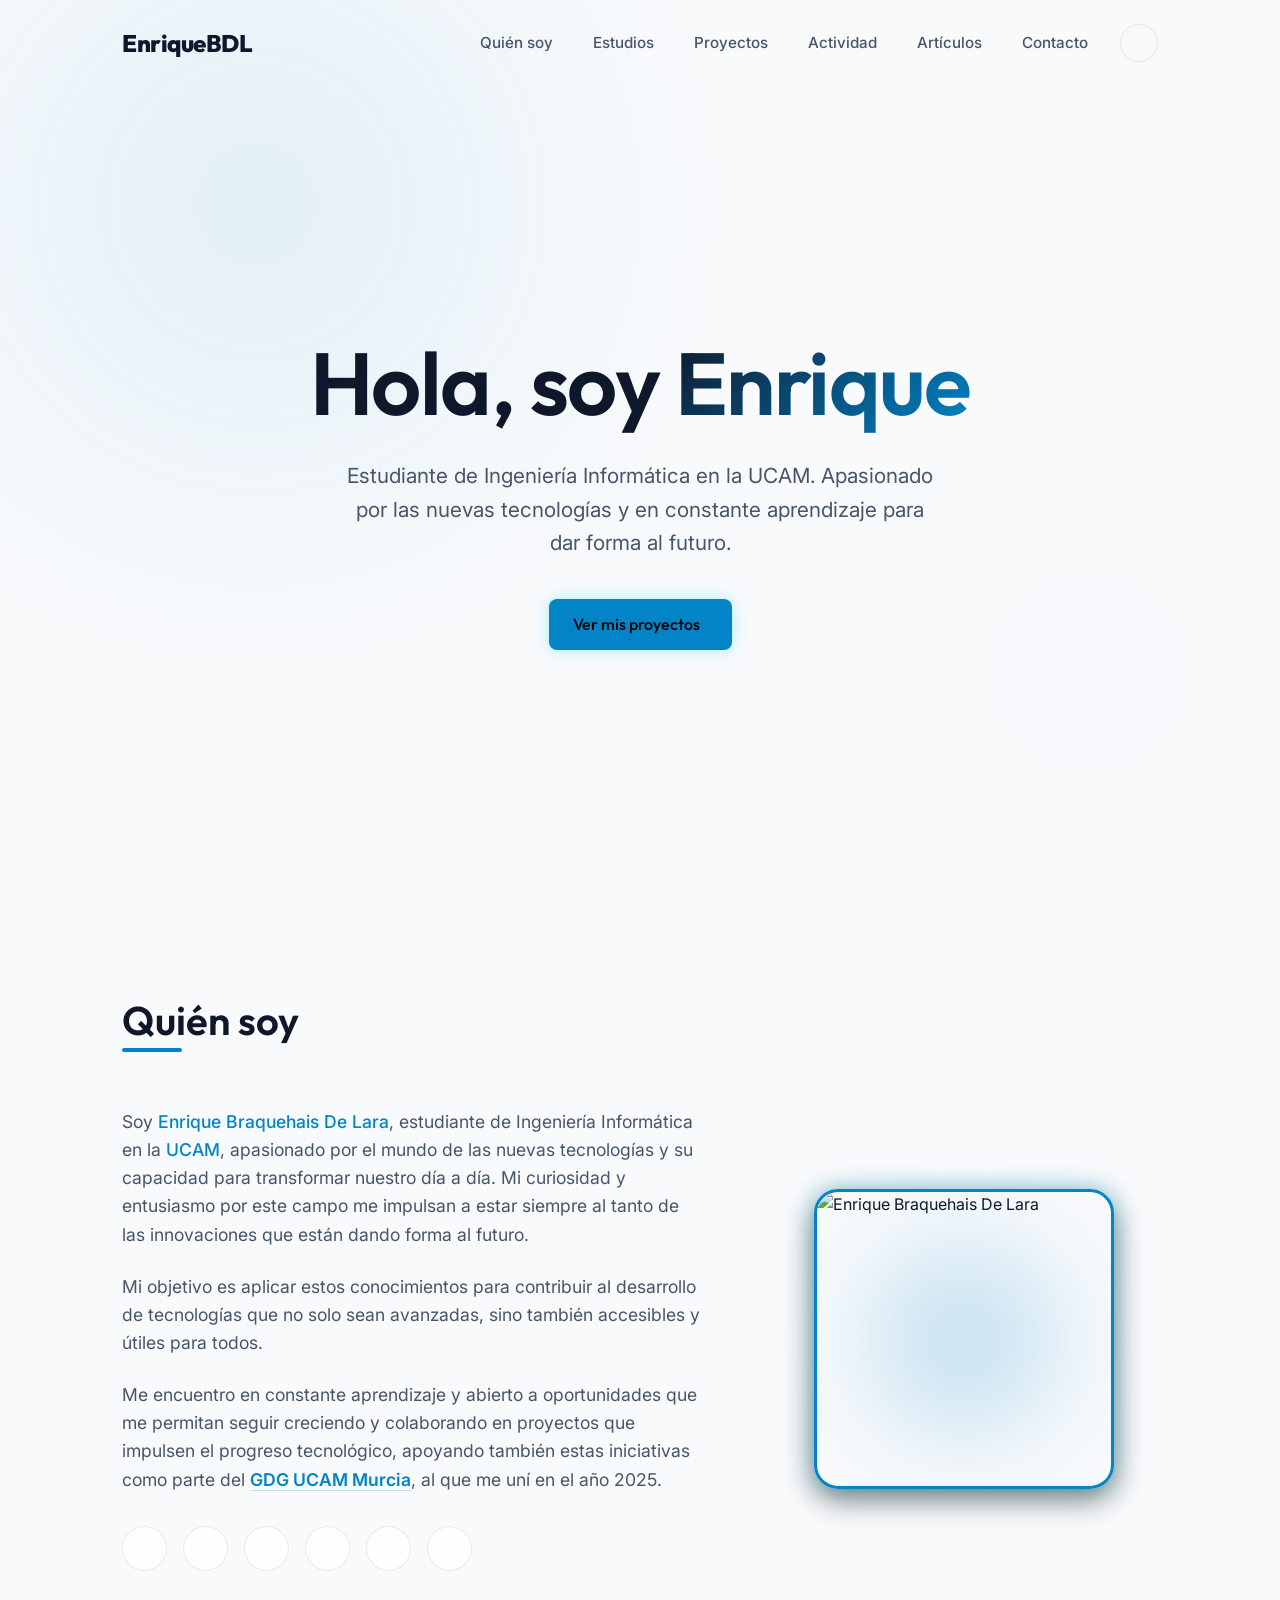
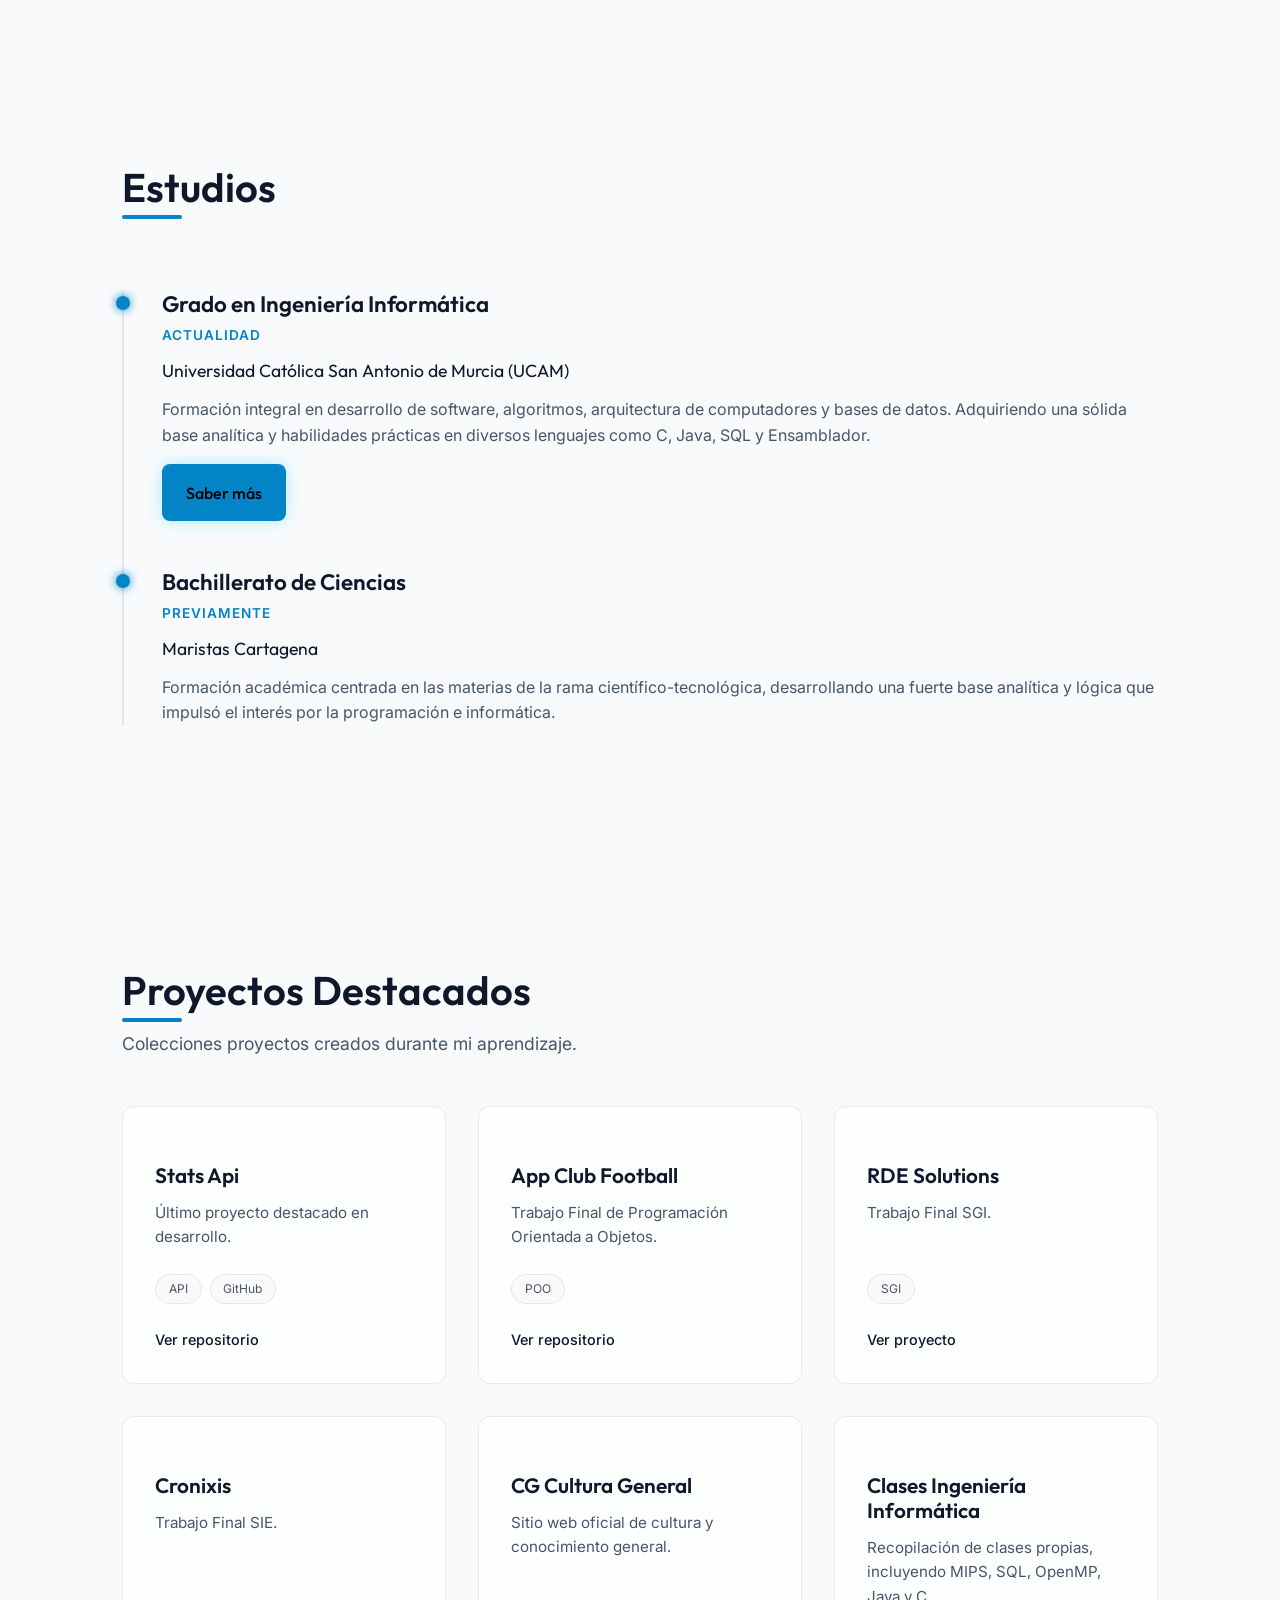
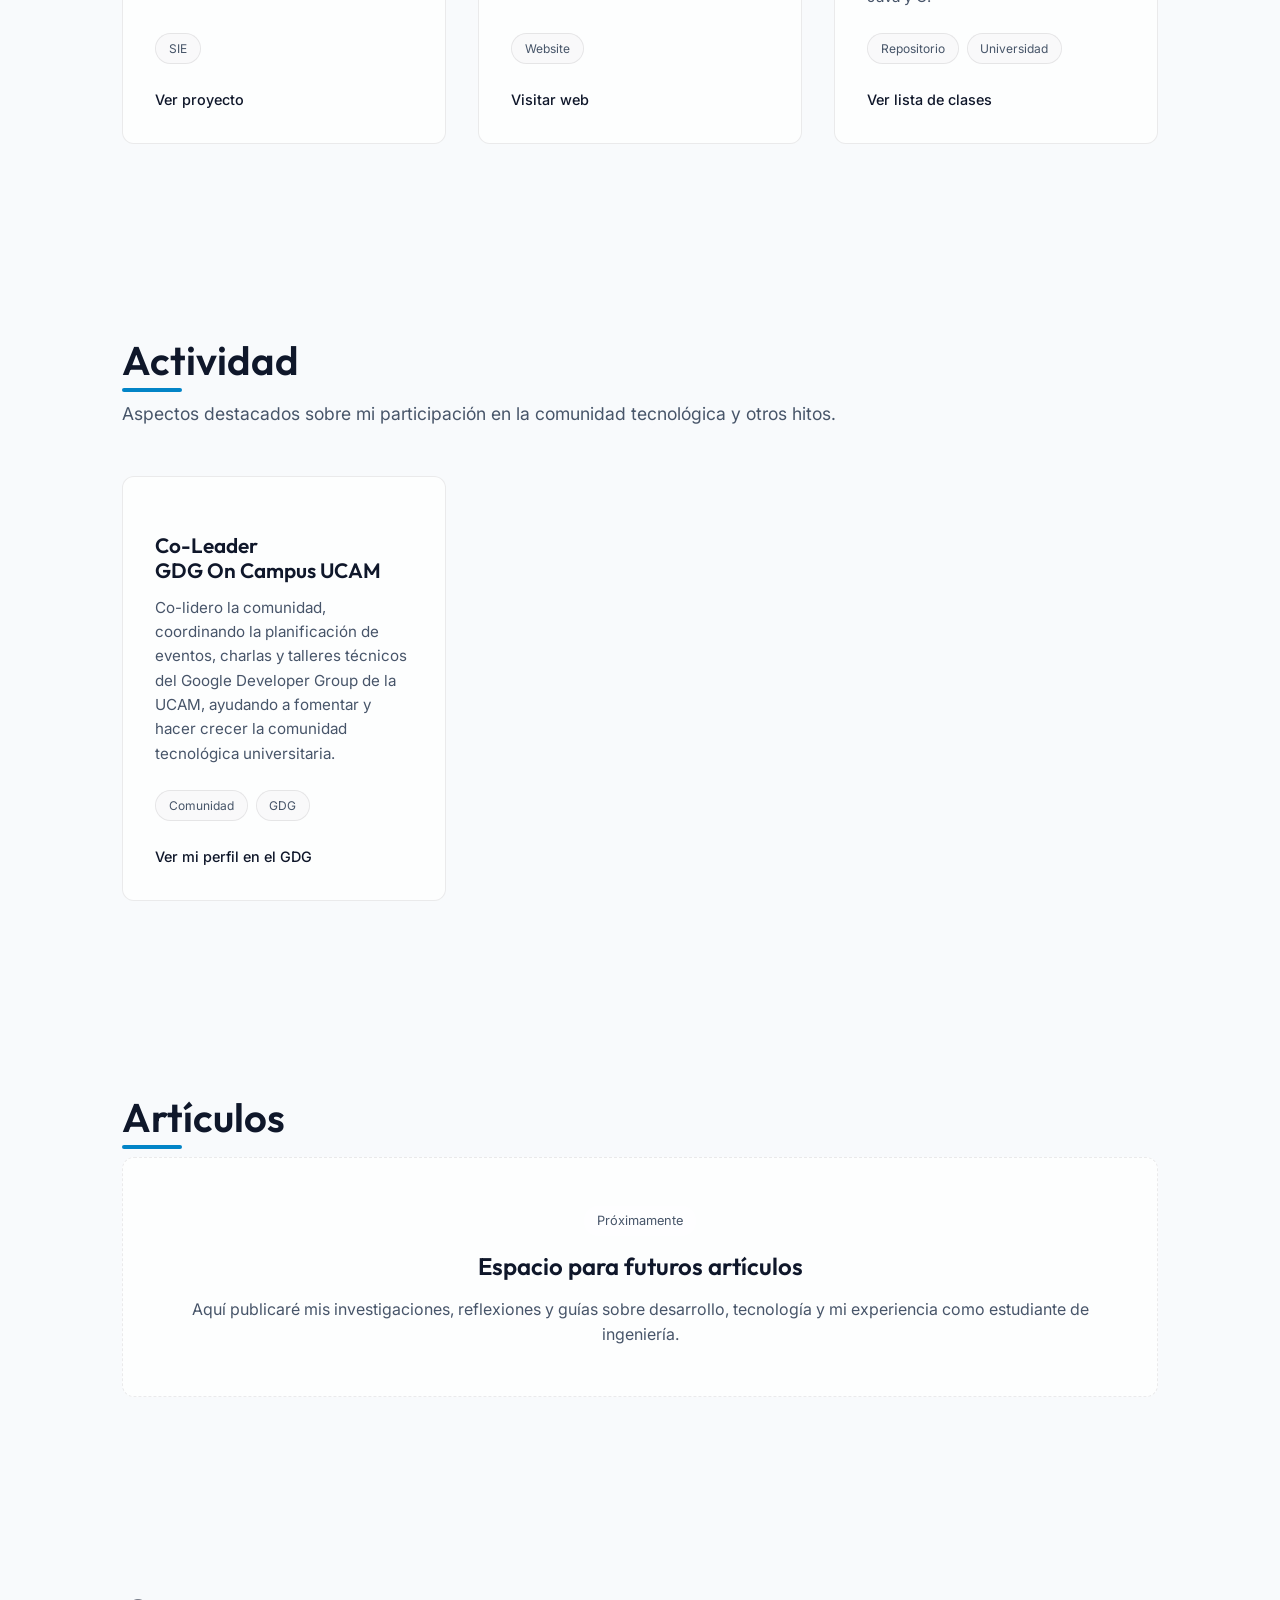
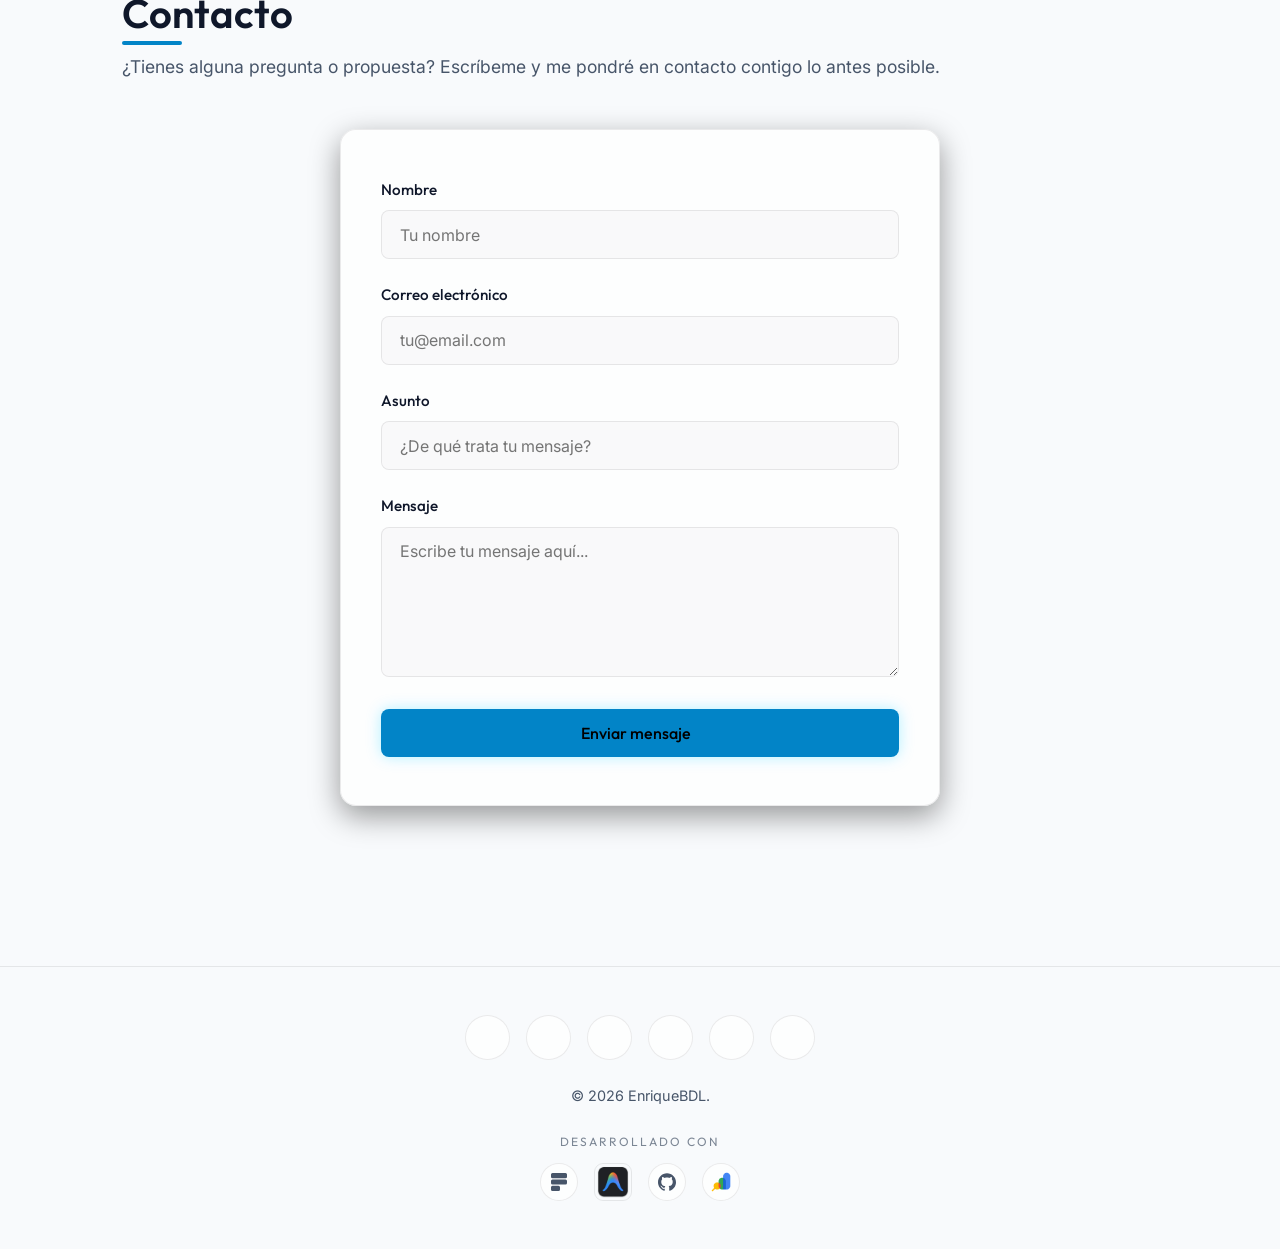
==== commit 71cb9f31: "Cambios para la indexacion" ====
--- a/index.html
+++ b/index.html
@@ -7,13 +7,13 @@
     
     <title>EnriqueBDL | Portfolio</title>
     <meta name="description" content="Portfolio de EnriqueBDL, Estudiante de Ingeniería Informática en UCAM.">
+    <meta name="robots" content="index, follow">
+    <link rel="canonical" href="https://enriquebdel.github.io/">
     <meta http-equiv="refresh" content="0; url=Estructura/inicio.html">
 
-    <!-- Color de tema del navegador para evitar parpadeos -->
     <meta name="color-scheme" content="dark light">
     <meta name="theme-color" content="#0a0a0c">
 
-    <!-- Favicons -->
     <link rel="icon" type="image/x-icon" href="Media/Favicons/favicon.ico">
     <link rel="icon" type="image/png" sizes="48x48" href="Media/Favicons/favicon-48.png">
     <link rel="icon" type="image/png" sizes="96x96" href="Media/Favicons/favicon-96.png">
@@ -21,7 +21,6 @@
     <link rel="apple-touch-icon" sizes="180x180" href="Media/Favicons/apple-touch-icon.png">
     <link rel="icon" type="image/svg+xml" href="Media/Favicons/favicon.svg">
 
-    <!-- Open Graph -->
     <meta property="og:type" content="website">
     <meta property="og:site_name" content="EnriqueBDL">
     <meta property="og:title" content="EnriqueBDL | Portfolio">
@@ -29,7 +28,6 @@
     <meta property="og:url" content="https://enriquebdel.github.io/">
     <meta property="og:image" content="https://enriquebdel.github.io/Media/Favicons/favicon-512.png">
 
-    <!-- Datos estructurados Schema.org -->
     <script type="application/ld+json">
     {
       "@context": "https://schema.org",
@@ -40,16 +38,13 @@
     }
     </script>
 
-    <!-- Google Fonts -->
     <link rel="preconnect" href="https://fonts.googleapis.com">
     <link rel="preconnect" href="https://fonts.gstatic.com" crossorigin>
     <link href="https://fonts.googleapis.com/css2?family=Inter:wght@300;400;500&family=Outfit:wght@400;600;800&display=swap" rel="stylesheet">
 
-    <!-- Estilos de tema y carga sin parpadeo blanco -->
     <link rel="stylesheet" href="Estilo/styles.css">
     <link rel="stylesheet" href="Estilo/index.css">
 
-    <!-- Script de redirección instantánea -->
     <script src="Scripts/index.js"></script>
 </head>
 <body class="redirect-body">
--- a/Estilo/styles.css
+++ b/Estilo/styles.css
@@ -1,8 +1,5 @@
-/* =========================================
-   VARIABLES & DESIGN TOKENS
-   ========================================= */
-   :root {
-    /* Colors */
+﻿:root {
+    
     --color-bg-dark: #0a0a0c;
     --color-bg-card: rgba(20, 25, 35, 0.6);
     --color-brand-blue: #003366;
@@ -18,11 +15,11 @@
     --color-badge-border: rgba(0, 210, 255, 0.3);
     --color-highlight-start: #ffffff;
     
-    /* Typography */
+    
     --font-sans: 'Inter', sans-serif;
     --font-heading: 'Outfit', sans-serif;
     
-    /* Transitions */
+    
     --transition-fast: 0.2s ease;
     --transition-smooth: 0.4s cubic-bezier(0.16, 1, 0.3, 1);
 }
@@ -48,9 +45,7 @@
     opacity: 0.12;
 }
 
-/* =========================================
-   RESET & BASE STYLES
-   ========================================= */
+
 * {
     margin: 0;
     padding: 0;
@@ -83,9 +78,7 @@
     list-style: none;
 }
 
-/* =========================================
-   DYNAMIC BACKGROUND (GLOW EFFECT)
-   ========================================= */
+
 .dynamic-background {
     position: fixed;
     top: 0;
@@ -127,9 +120,7 @@
     100% { transform: translate(30px, 50px) scale(1.1); }
 }
 
-/* =========================================
-   NAVIGATION BAR
-   ========================================= */
+
 .navbar {
     position: fixed;
     top: 0;
@@ -229,9 +220,7 @@
     width: 100%;
 }
 
-/* =========================================
-   LAYOUT UTILITIES
-   ========================================= */
+
 .section {
     padding: 6rem 0;
 }
@@ -266,7 +255,7 @@
     margin-bottom: 3rem;
 }
 
-/* Animations */
+
 .fade-in {
     opacity: 0;
     transform: translateY(30px);
@@ -278,7 +267,7 @@
     transform: translateY(0);
 }
 
-/* Buttons */
+
 .btn {
     display: inline-flex;
     align-items: center;
@@ -318,14 +307,12 @@
     border-color: var(--color-brand-accent);
 }
 
-/* =========================================
-   HERO SECTION
-   ========================================= */
+
 .hero {
     min-height: 100vh;
     display: flex;
     align-items: center;
-    padding-top: 5rem; /* Account for navbar */
+    padding-top: 5rem; 
 }
 
 .hero-content {
@@ -376,9 +363,7 @@
     gap: 1rem;
 }
 
-/* =========================================
-   ABOUT (QUIÉN SOY) SECTION
-   ========================================= */
+
 .about-grid {
     margin-top: 3rem;
     display: grid;
@@ -472,9 +457,7 @@
     color: var(--color-text-muted);
 }
 
-/* =========================================
-   STUDIES SECTION
-   ========================================= */
+
 .timeline {
     margin-top: 4rem;
     position: relative;
@@ -533,9 +516,7 @@
     color: var(--color-text-muted);
 }
 
-/* =========================================
-   PROJECTS SECTION
-   ========================================= */
+
 .projects-grid {
     display: grid;
     grid-template-columns: repeat(auto-fill, minmax(300px, 1fr));
@@ -641,9 +622,7 @@
     color: var(--color-brand-accent);
 }
 
-/* =========================================
-   ARTICLES SECTION
-   ========================================= */
+
 .articles-grid {
     display: grid;
     grid-template-columns: 1fr;
@@ -674,9 +653,7 @@
     margin-bottom: 1rem;
 }
 
-/* =========================================
-   FOOTER
-   ========================================= */
+
 footer {
     border-top: 1px solid var(--color-border);
     padding: 3rem 0;
@@ -793,12 +770,10 @@
     color: var(--color-brand-accent);
 }
 
-/* =========================================
-   RESPONSIVE QUERIES
-   ========================================= */
+
 @media (max-width: 768px) {
     .nav-links {
-        display: none; /* simple mobile version: hide links or make hamburger. For now, hide for simplicity */
+        display: none; 
     }
     
     .logo {
@@ -810,7 +785,7 @@
     }
 
     .hero {
-        padding-top: 4rem; /* Keeps visual vertical centering accounting for the navbar */
+        padding-top: 4rem; 
     }
 
     .hero-title {
@@ -824,13 +799,11 @@
 
     .hero-cta {
         flex-direction: column;
-        align-items: center; /* Prevents the button from stretching to full width */
+        align-items: center; 
     }
 }
 
-/* =========================================
-   GDG PROFILE STYLES
-   ========================================= */
+
 .gdg-profile-header {
     text-align: center;
     padding: 8rem 2rem 4rem;
@@ -860,18 +833,16 @@
     margin: 0 auto 5rem;
 }
 
-/* =========================================
-   UCAM CHALKBOARD STYLES
-   ========================================= */
+
 body.chalkboard {
-    background-color: #2a3a30; /* Verde pizarra */
+    background-color: #2a3a30; 
     background-image: 
         radial-gradient(circle, rgba(255,255,255,0.05) 1px, transparent 1px),
         linear-gradient(rgba(255,255,255,0.02) 1px, transparent 1px),
         linear-gradient(90deg, rgba(255,255,255,0.02) 1px, transparent 1px);
     background-size: 4px 4px, 20px 20px, 20px 20px;
     color: #f4f4f4;
-    font-family: 'Caveat', cursive; /* Fuente manuscrita para simular tiza */
+    font-family: 'Caveat', cursive; 
     font-size: 1.3rem;
     margin: 0;
     padding: 0;
@@ -890,7 +861,7 @@
     width: 100%;
     height: 45vh;
     object-fit: cover;
-    object-position: top; /* Ajuste para mostrar la parte superior del edificio */
+    object-position: top; 
     border-bottom: 5px solid #e0e0e0;
     box-shadow: 0 4px 8px rgba(0, 0, 0, 0.4);
     display: block;
@@ -964,10 +935,10 @@
 
 .subjects-table td {
     color: #f0f4f8;
-    vertical-align: top; /* Alinea los cursos arriba de la lista */
-}
-
-/* Modificamos la primera columna para mantener estilo antiguo de tiza */
+    vertical-align: top; 
+}
+
+
 .subjects-table td:first-child {
     font-family: 'Caveat', cursive;
     font-size: 1.8rem;
@@ -977,16 +948,16 @@
 .subjects-list {
     column-count: 3;
     column-gap: 2rem;
-    list-style-type: none; /* Quitamos viñeta default para estilarla */
+    list-style-type: none; 
     padding-left: 0;
     margin: 0;
-    font-family: 'Inter', sans-serif; /* Tipografía más legible */
+    font-family: 'Inter', sans-serif; 
     font-size: 1.05rem;
     line-height: 1.4;
 }
 
 .subjects-list li {
-    break-inside: avoid-column; /* Evita que el elemento se corte a la mitad */
+    break-inside: avoid-column; 
     margin-bottom: 0.8rem;
     position: relative;
     padding-left: 1.2rem;
@@ -1038,9 +1009,7 @@
     opacity: 0.7;
 }
 
-/* =========================================
-   POST-IT STYLES
-   ========================================= */
+
 .post-it-grid {
     display: grid;
     grid-template-columns: repeat(auto-fill, minmax(130px, 1fr));
@@ -1050,7 +1019,7 @@
 }
 
 .post-it {
-    background: #fdfd96; /* Amarillo pastel */
+    background: #fdfd96; 
     padding: 1.5rem 1rem;
     text-align: center;
     box-shadow: 3px 5px 10px rgba(0,0,0,0.5);
@@ -1064,22 +1033,22 @@
     align-items: center;
     justify-content: center;
     min-height: 140px;
-    border-bottom-right-radius: 20px 5px; /* Efecto doblez */
+    border-bottom-right-radius: 20px 5px; 
 }
 
 .post-it:nth-child(even) {
     transform: rotate(4deg);
-    background: #ffb7b2; /* Rojo pastel */
+    background: #ffb7b2; 
 }
 
 .post-it:nth-child(3n) {
     transform: rotate(-2deg);
-    background: #e2f0cb; /* Verde pastel */
+    background: #e2f0cb; 
 }
 
 .post-it:nth-child(4n) {
     transform: rotate(1deg);
-    background: #b5ead7; /* Menta pastel */
+    background: #b5ead7; 
 }
 
 .post-it:hover {
@@ -1104,9 +1073,7 @@
     color: #333;
 }
 
-/* =========================================
-   ABOUT IMAGE STYLES
-   ========================================= */
+
 .about-image-container {
     position: relative;
     display: flex;
@@ -1147,9 +1114,7 @@
     }
 }
 
-/* =========================================
-   WHITEBOARD / LIGHT MODE FOR CHALKBOARD
-   ========================================= */
+
 :root.light-mode body.chalkboard {
     background-color: #f1f5f9;
     background-image: 
@@ -1201,7 +1166,7 @@
     background-color: #1e293b;
 }
 
-/* Floating Theme Toggle button specifically for pages without navbar */
+
 .theme-toggle-btn.floating-toggle {
     position: fixed;
     top: 20px;
@@ -1226,9 +1191,7 @@
     transform: scale(1.1);
 }
 
-/* =========================================
-   CONTACT SECTION & FORM
-   ========================================= */
+
 .contact-container {
     max-width: 600px;
     margin: 0 auto;
@@ -1313,9 +1276,7 @@
     cursor: pointer;
 }
 
-/* =========================================
-   INFINITE LOGO CAROUSEL
-   ========================================= */
+
 .carousel-container {
     overflow: hidden;
     width: 100%;
@@ -1329,7 +1290,7 @@
     align-items: center;
 }
 
-/* Edge fading overlays */
+
 .carousel-container::before,
 .carousel-container::after {
     content: "";
@@ -1351,7 +1312,7 @@
     background: linear-gradient(to left, #2a3a30, rgba(42, 58, 48, 0));
 }
 
-/* Light mode adjustments */
+
 :root.light-mode body.chalkboard .carousel-container {
     background: rgba(0, 0, 0, 0.03);
     border: 2px dashed rgba(0, 0, 0, 0.15);
@@ -1371,7 +1332,7 @@
     animation: scroll-carousel 30s linear infinite;
 }
 
-/* Pause on hover */
+
 .carousel-container:hover .carousel-track {
     animation-play-state: paused;
 }
@@ -1421,12 +1382,10 @@
     }
 }
 
-/* =========================================
-   EASTER EGG CLOUD
-   ========================================= */
+
 .easter-egg-cloud {
     position: absolute;
-    bottom: 120%; /* Above the text */
+    bottom: 120%; 
     left: 50%;
     transform: translateX(-50%) translateY(15px) scale(0.9);
     background: linear-gradient(145deg, #1a1f2e, #0f131a);
@@ -1464,7 +1423,7 @@
     50% { transform: translateY(-5px); }
 }
 
-/* Little tail of the cloud */
+
 .easter-egg-cloud .cloud-tail {
     content: '';
     position: absolute;
--- a/Estilo/index.css
+++ b/Estilo/index.css
@@ -1,7 +1,3 @@
-/* =========================================
-   ESTILOS PARA REDIRECCIÓN (INDEX)
-   ========================================= */
-
 body.redirect-body {
     display: flex;
     justify-content: center;
